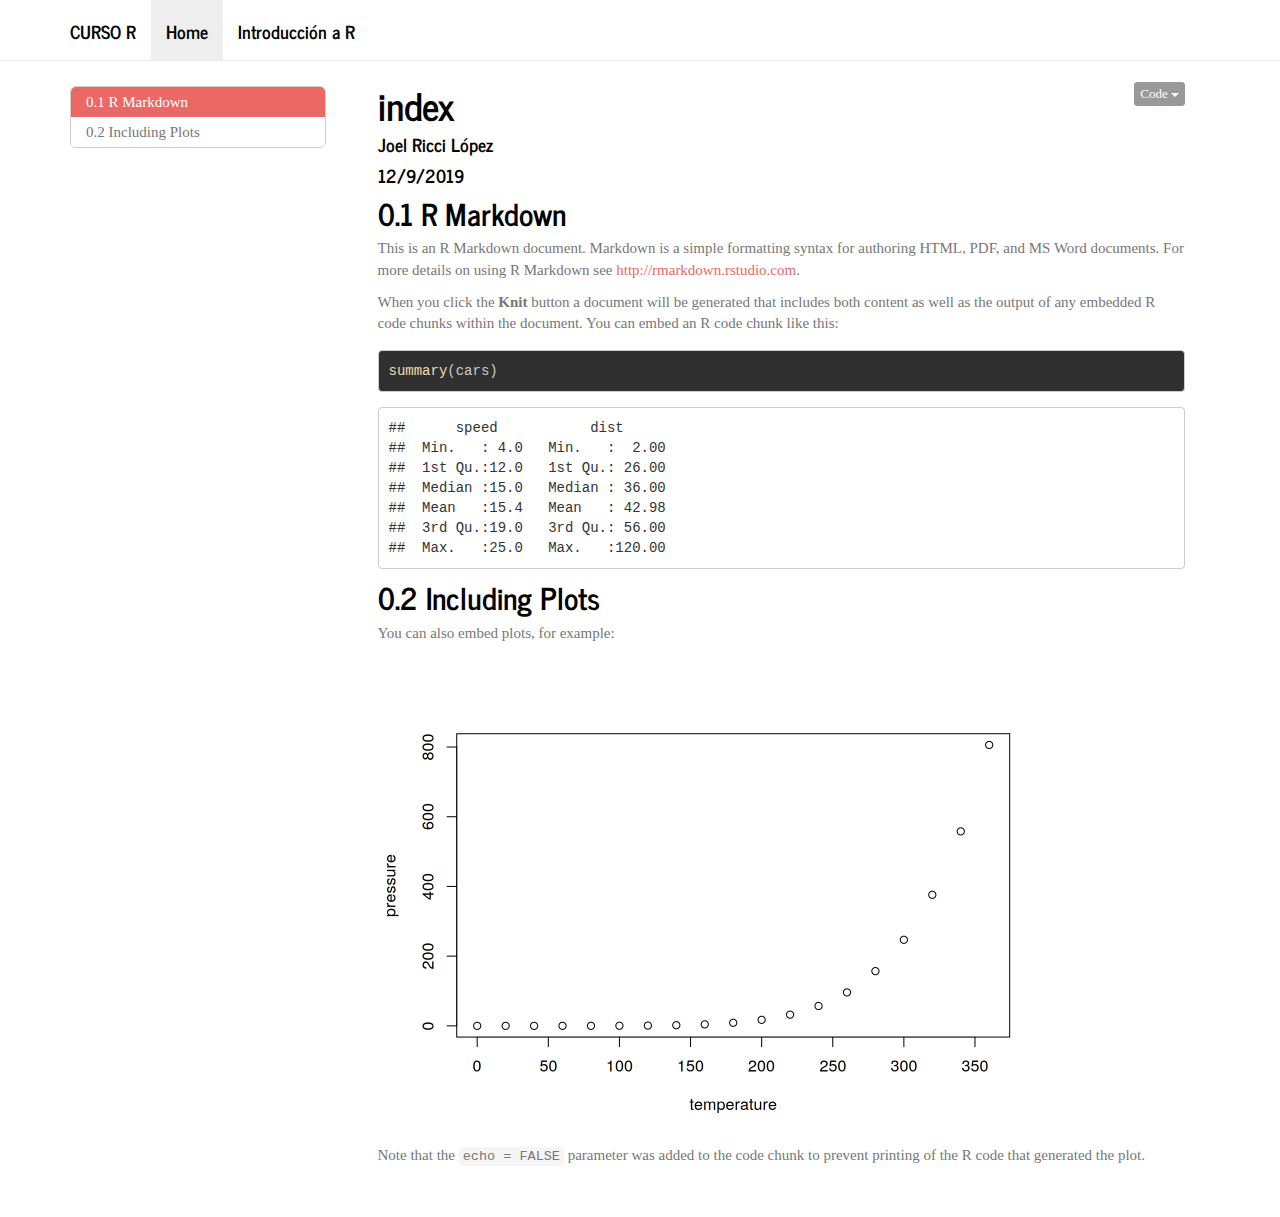
==== docs/index.html @ 71e79e1b "Añadido el home y el theme de la página" ====
<!DOCTYPE html>

<html xmlns="http://www.w3.org/1999/xhtml">

<head>

<meta charset="utf-8" />
<meta http-equiv="Content-Type" content="text/html; charset=utf-8" />
<meta name="generator" content="pandoc" />
<meta http-equiv="X-UA-Compatible" content="IE=EDGE" />


<meta name="author" content="Joel Ricci López" />


<title>index</title>

<script src="site_libs/jquery-1.11.3/jquery.min.js"></script>
<meta name="viewport" content="width=device-width, initial-scale=1" />
<link href="site_libs/bootstrap-3.3.5/css/journal.min.css" rel="stylesheet" />
<script src="site_libs/bootstrap-3.3.5/js/bootstrap.min.js"></script>
<script src="site_libs/bootstrap-3.3.5/shim/html5shiv.min.js"></script>
<script src="site_libs/bootstrap-3.3.5/shim/respond.min.js"></script>
<script src="site_libs/jqueryui-1.11.4/jquery-ui.min.js"></script>
<link href="site_libs/tocify-1.9.1/jquery.tocify.css" rel="stylesheet" />
<script src="site_libs/tocify-1.9.1/jquery.tocify.js"></script>
<script src="site_libs/navigation-1.1/tabsets.js"></script>
<script src="site_libs/navigation-1.1/codefolding.js"></script>
<script src="site_libs/navigation-1.1/sourceembed.js"></script>


<style type="text/css">code{white-space: pre;}</style>
<style type="text/css" data-origin="pandoc">
a.sourceLine { display: inline-block; line-height: 1.25; }
a.sourceLine { pointer-events: none; color: inherit; text-decoration: inherit; }
a.sourceLine:empty { height: 1.2em; }
.sourceCode { overflow: visible; }
code.sourceCode { white-space: pre; position: relative; }
div.sourceCode { margin: 1em 0; }
pre.sourceCode { margin: 0; }
@media screen {
div.sourceCode { overflow: auto; }
}
@media print {
code.sourceCode { white-space: pre-wrap; }
a.sourceLine { text-indent: -1em; padding-left: 1em; }
}
pre.numberSource a.sourceLine
  { position: relative; left: -4em; }
pre.numberSource a.sourceLine::before
  { content: attr(data-line-number);
    position: relative; left: -1em; text-align: right; vertical-align: baseline;
    border: none; pointer-events: all; display: inline-block;
    -webkit-touch-callout: none; -webkit-user-select: none;
    -khtml-user-select: none; -moz-user-select: none;
    -ms-user-select: none; user-select: none;
    padding: 0 4px; width: 4em;
  }
pre.numberSource { margin-left: 3em;  padding-left: 4px; }
div.sourceCode
  { color: #cccccc; background-color: #303030; }
@media screen {
a.sourceLine::before { text-decoration: underline; }
}
code span.al { color: #ffcfaf; } /* Alert */
code span.an { color: #7f9f7f; font-weight: bold; } /* Annotation */
code span.at { } /* Attribute */
code span.bn { color: #dca3a3; } /* BaseN */
code span.bu { } /* BuiltIn */
code span.cf { color: #f0dfaf; } /* ControlFlow */
code span.ch { color: #dca3a3; } /* Char */
code span.cn { color: #dca3a3; font-weight: bold; } /* Constant */
code span.co { color: #7f9f7f; } /* Comment */
code span.cv { color: #7f9f7f; font-weight: bold; } /* CommentVar */
code span.do { color: #7f9f7f; } /* Documentation */
code span.dt { color: #dfdfbf; } /* DataType */
code span.dv { color: #dcdccc; } /* DecVal */
code span.er { color: #c3bf9f; } /* Error */
code span.ex { } /* Extension */
code span.fl { color: #c0bed1; } /* Float */
code span.fu { color: #efef8f; } /* Function */
code span.im { } /* Import */
code span.in { color: #7f9f7f; font-weight: bold; } /* Information */
code span.kw { color: #f0dfaf; } /* Keyword */
code span.op { color: #f0efd0; } /* Operator */
code span.ot { color: #efef8f; } /* Other */
code span.pp { color: #ffcfaf; font-weight: bold; } /* Preprocessor */
code span.sc { color: #dca3a3; } /* SpecialChar */
code span.ss { color: #cc9393; } /* SpecialString */
code span.st { color: #cc9393; } /* String */
code span.va { } /* Variable */
code span.vs { color: #cc9393; } /* VerbatimString */
code span.wa { color: #7f9f7f; font-weight: bold; } /* Warning */

</style>
<script>
// apply pandoc div.sourceCode style to pre.sourceCode instead
(function() {
  var sheets = document.styleSheets;
  for (var i = 0; i < sheets.length; i++) {
    if (sheets[i].ownerNode.dataset["origin"] !== "pandoc") continue;
    try { var rules = sheets[i].cssRules; } catch (e) { continue; }
    for (var j = 0; j < rules.length; j++) {
      var rule = rules[j];
      // check if there is a div.sourceCode rule
      if (rule.type !== rule.STYLE_RULE || rule.selectorText !== "div.sourceCode") continue;
      var style = rule.style.cssText;
      // check if color or background-color is set
      if (rule.style.color === '' && rule.style.backgroundColor === '') continue;
      // replace div.sourceCode by a pre.sourceCode rule
      sheets[i].deleteRule(j);
      sheets[i].insertRule('pre.sourceCode{' + style + '}', j);
    }
  }
})();
</script>
<style type="text/css">
  pre:not([class]) {
    background-color: white;
  }
</style>


<style type="text/css">
h1 {
  font-size: 34px;
}
h1.title {
  font-size: 38px;
}
h2 {
  font-size: 30px;
}
h3 {
  font-size: 24px;
}
h4 {
  font-size: 18px;
}
h5 {
  font-size: 16px;
}
h6 {
  font-size: 12px;
}
.table th:not([align]) {
  text-align: left;
}
#rmd-source-code {
  display: none;
}
</style>




<style type = "text/css">
.main-container {
  max-width: 940px;
  margin-left: auto;
  margin-right: auto;
}
code {
  color: inherit;
  background-color: rgba(0, 0, 0, 0.04);
}
img {
  max-width:100%;
}
.tabbed-pane {
  padding-top: 12px;
}
.html-widget {
  margin-bottom: 20px;
}
button.code-folding-btn:focus {
  outline: none;
}
summary {
  display: list-item;
}
</style>


<style type="text/css">
/* padding for bootstrap navbar */
body {
  padding-top: 61px;
  padding-bottom: 40px;
}
/* offset scroll position for anchor links (for fixed navbar)  */
.section h1 {
  padding-top: 66px;
  margin-top: -66px;
}
.section h2 {
  padding-top: 66px;
  margin-top: -66px;
}
.section h3 {
  padding-top: 66px;
  margin-top: -66px;
}
.section h4 {
  padding-top: 66px;
  margin-top: -66px;
}
.section h5 {
  padding-top: 66px;
  margin-top: -66px;
}
.section h6 {
  padding-top: 66px;
  margin-top: -66px;
}
.dropdown-submenu {
  position: relative;
}
.dropdown-submenu>.dropdown-menu {
  top: 0;
  left: 100%;
  margin-top: -6px;
  margin-left: -1px;
  border-radius: 0 6px 6px 6px;
}
.dropdown-submenu:hover>.dropdown-menu {
  display: block;
}
.dropdown-submenu>a:after {
  display: block;
  content: " ";
  float: right;
  width: 0;
  height: 0;
  border-color: transparent;
  border-style: solid;
  border-width: 5px 0 5px 5px;
  border-left-color: #cccccc;
  margin-top: 5px;
  margin-right: -10px;
}
.dropdown-submenu:hover>a:after {
  border-left-color: #ffffff;
}
.dropdown-submenu.pull-left {
  float: none;
}
.dropdown-submenu.pull-left>.dropdown-menu {
  left: -100%;
  margin-left: 10px;
  border-radius: 6px 0 6px 6px;
}
</style>

<script>
// manage active state of menu based on current page
$(document).ready(function () {
  // active menu anchor
  href = window.location.pathname
  href = href.substr(href.lastIndexOf('/') + 1)
  if (href === "")
    href = "index.html";
  var menuAnchor = $('a[href="' + href + '"]');

  // mark it active
  menuAnchor.parent().addClass('active');

  // if it's got a parent navbar menu mark it active as well
  menuAnchor.closest('li.dropdown').addClass('active');
});
</script>

<!-- tabsets -->

<style type="text/css">
.tabset-dropdown > .nav-tabs {
  display: inline-table;
  max-height: 500px;
  min-height: 44px;
  overflow-y: auto;
  background: white;
  border: 1px solid #ddd;
  border-radius: 4px;
}

.tabset-dropdown > .nav-tabs > li.active:before {
  content: "";
  font-family: 'Glyphicons Halflings';
  display: inline-block;
  padding: 10px;
  border-right: 1px solid #ddd;
}

.tabset-dropdown > .nav-tabs.nav-tabs-open > li.active:before {
  content: "&#xe258;";
  border: none;
}

.tabset-dropdown > .nav-tabs.nav-tabs-open:before {
  content: "";
  font-family: 'Glyphicons Halflings';
  display: inline-block;
  padding: 10px;
  border-right: 1px solid #ddd;
}

.tabset-dropdown > .nav-tabs > li.active {
  display: block;
}

.tabset-dropdown > .nav-tabs > li > a,
.tabset-dropdown > .nav-tabs > li > a:focus,
.tabset-dropdown > .nav-tabs > li > a:hover {
  border: none;
  display: inline-block;
  border-radius: 4px;
}

.tabset-dropdown > .nav-tabs.nav-tabs-open > li {
  display: block;
  float: none;
}

.tabset-dropdown > .nav-tabs > li {
  display: none;
}
</style>

<!-- code folding -->
<style type="text/css">
.code-folding-btn { margin-bottom: 4px; }
</style>



<style type="text/css">

#TOC {
  margin: 25px 0px 20px 0px;
}
@media (max-width: 768px) {
#TOC {
  position: relative;
  width: 100%;
}
}


.toc-content {
  padding-left: 30px;
  padding-right: 40px;
}

div.main-container {
  max-width: 1200px;
}

div.tocify {
  width: 20%;
  max-width: 260px;
  max-height: 85%;
}

@media (min-width: 768px) and (max-width: 991px) {
  div.tocify {
    width: 25%;
  }
}

@media (max-width: 767px) {
  div.tocify {
    width: 100%;
    max-width: none;
  }
}

.tocify ul, .tocify li {
  line-height: 20px;
}

.tocify-subheader .tocify-item {
  font-size: 0.90em;
}

.tocify .list-group-item {
  border-radius: 0px;
}


</style>



</head>

<body>


<div class="container-fluid main-container">


<!-- setup 3col/9col grid for toc_float and main content  -->
<div class="row-fluid">
<div class="col-xs-12 col-sm-4 col-md-3">
<div id="TOC" class="tocify">
</div>
</div>

<div class="toc-content col-xs-12 col-sm-8 col-md-9">




<div class="navbar navbar-default  navbar-fixed-top" role="navigation">
  <div class="container">
    <div class="navbar-header">
      <button type="button" class="navbar-toggle collapsed" data-toggle="collapse" data-target="#navbar">
        <span class="icon-bar"></span>
        <span class="icon-bar"></span>
        <span class="icon-bar"></span>
      </button>
      <a class="navbar-brand" href="index.html">Curso R</a>
    </div>
    <div id="navbar" class="navbar-collapse collapse">
      <ul class="nav navbar-nav">
        <li>
  <a href="index.html">Home</a>
</li>
<li>
  <a href="intro_R_p1.html">Introducción a R</a>
</li>
      </ul>
      <ul class="nav navbar-nav navbar-right">
        
      </ul>
    </div><!--/.nav-collapse -->
  </div><!--/.container -->
</div><!--/.navbar -->

<div class="fluid-row" id="header">

<div class="btn-group pull-right">
<button type="button" class="btn btn-default btn-xs dropdown-toggle" data-toggle="dropdown" aria-haspopup="true" aria-expanded="false"><span>Code</span> <span class="caret"></span></button>
<ul class="dropdown-menu" style="min-width: 50px;">
<li><a id="rmd-download-source" href="#">Download Rmd</a></li>
</ul>
</div>



<h1 class="title toc-ignore">index</h1>
<h4 class="author">Joel Ricci López</h4>
<h4 class="date">12/9/2019</h4>

</div>


<div id="r-markdown" class="section level2">
<h2><span class="header-section-number">0.1</span> R Markdown</h2>
<p>This is an R Markdown document. Markdown is a simple formatting syntax for authoring HTML, PDF, and MS Word documents. For more details on using R Markdown see <a href="http://rmarkdown.rstudio.com" class="uri">http://rmarkdown.rstudio.com</a>.</p>
<p>When you click the <strong>Knit</strong> button a document will be generated that includes both content as well as the output of any embedded R code chunks within the document. You can embed an R code chunk like this:</p>
<div class="sourceCode" id="cb1"><pre class="sourceCode r"><code class="sourceCode r"><a class="sourceLine" id="cb1-1" data-line-number="1"><span class="kw">summary</span>(cars)</a></code></pre></div>
<pre><code>##      speed           dist       
##  Min.   : 4.0   Min.   :  2.00  
##  1st Qu.:12.0   1st Qu.: 26.00  
##  Median :15.0   Median : 36.00  
##  Mean   :15.4   Mean   : 42.98  
##  3rd Qu.:19.0   3rd Qu.: 56.00  
##  Max.   :25.0   Max.   :120.00</code></pre>
</div>
<div id="including-plots" class="section level2">
<h2><span class="header-section-number">0.2</span> Including Plots</h2>
<p>You can also embed plots, for example:</p>
<p><img src="index_files/figure-html/pressure-1.png" width="672" /></p>
<p>Note that the <code>echo = FALSE</code> parameter was added to the code chunk to prevent printing of the R code that generated the plot.</p>
</div>

<div id="rmd-source-code">[base64]</div>


</div>
</div>

</div>

<script>

// add bootstrap table styles to pandoc tables
function bootstrapStylePandocTables() {
  $('tr.header').parent('thead').parent('table').addClass('table table-condensed');
}
$(document).ready(function () {
  bootstrapStylePandocTables();
});


</script>

<!-- tabsets -->

<script>
$(document).ready(function () {
  window.buildTabsets("TOC");
});

$(document).ready(function () {
  $('.tabset-dropdown > .nav-tabs > li').click(function () {
    $(this).parent().toggleClass('nav-tabs-open')
  });
});
</script>

<!-- code folding -->
<script>
$(document).ready(function () {
  window.initializeSourceEmbed("index.Rmd");
});
</script>

<script>
$(document).ready(function ()  {

    // move toc-ignore selectors from section div to header
    $('div.section.toc-ignore')
        .removeClass('toc-ignore')
        .children('h1,h2,h3,h4,h5').addClass('toc-ignore');

    // establish options
    var options = {
      selectors: "h1,h2,h3",
      theme: "bootstrap3",
      context: '.toc-content',
      hashGenerator: function (text) {
        return text.replace(/[.\\/?&!#<>]/g, '').replace(/\s/g, '_').toLowerCase();
      },
      ignoreSelector: ".toc-ignore",
      scrollTo: 0
    };
    options.showAndHide = true;
    options.smoothScroll = true;

    // tocify
    var toc = $("#TOC").tocify(options).data("toc-tocify");
});
</script>

<!-- dynamically load mathjax for compatibility with self-contained -->
<script>
  (function () {
    var script = document.createElement("script");
    script.type = "text/javascript";
    script.src  = "https://mathjax.rstudio.com/latest/MathJax.js?config=TeX-AMS-MML_HTMLorMML";
    document.getElementsByTagName("head")[0].appendChild(script);
  })();
</script>

</body>
</html>
---- docs/site_libs/bootstrap-3.3.5/css/journal.min.css ----
@font-face {
  font-family: 'News Cycle';
  font-style: normal;
  font-weight: 400;
  src: url(fonts/NewsCycle.ttf) format('truetype');
}
@font-face {
  font-family: 'News Cycle';
  font-style: normal;
  font-weight: 700;
  src: url(fonts/NewsCycleBold.ttf) format('truetype');
}

/*!
 * bootswatch v3.3.6
 * Homepage: http://bootswatch.com
 * Copyright 2012-2015 Thomas Park
 * Licensed under MIT
 * Based on Bootstrap
*//*!
 * Bootstrap v3.3.6 (http://getbootstrap.com)
 * Copyright 2011-2015 Twitter, Inc.
 * Licensed under MIT (https://github.com/twbs/bootstrap/blob/master/LICENSE)
 *//*! normalize.css v3.0.3 | MIT License | github.com/necolas/normalize.css */html{font-family:sans-serif;-ms-text-size-adjust:100%;-webkit-text-size-adjust:100%}body{margin:0}article,aside,details,figcaption,figure,footer,header,hgroup,main,menu,nav,section,summary{display:block}audio,canvas,progress,video{display:inline-block;vertical-align:baseline}audio:not([controls]){display:none;height:0}[hidden],template{display:none}a{background-color:transparent}a:active,a:hover{outline:0}abbr[title]{border-bottom:1px dotted}b,strong{font-weight:bold}dfn{font-style:italic}h1{font-size:2em;margin:0.67em 0}mark{background:#ff0;color:#000}small{font-size:80%}sub,sup{font-size:75%;line-height:0;position:relative;vertical-align:baseline}sup{top:-0.5em}sub{bottom:-0.25em}img{border:0}svg:not(:root){overflow:hidden}figure{margin:1em 40px}hr{-webkit-box-sizing:content-box;-moz-box-sizing:content-box;box-sizing:content-box;height:0}pre{overflow:auto}code,kbd,pre,samp{font-family:monospace, monospace;font-size:1em}button,input,optgroup,select,textarea{color:inherit;font:inherit;margin:0}button{overflow:visible}button,select{text-transform:none}button,html input[type="button"],input[type="reset"],input[type="submit"]{-webkit-appearance:button;cursor:pointer}button[disabled],html input[disabled]{cursor:default}button::-moz-focus-inner,input::-moz-focus-inner{border:0;padding:0}input{line-height:normal}input[type="checkbox"],input[type="radio"]{-webkit-box-sizing:border-box;-moz-box-sizing:border-box;box-sizing:border-box;padding:0}input[type="number"]::-webkit-inner-spin-button,input[type="number"]::-webkit-outer-spin-button{height:auto}input[type="search"]{-webkit-appearance:textfield;-webkit-box-sizing:content-box;-moz-box-sizing:content-box;box-sizing:content-box}input[type="search"]::-webkit-search-cancel-button,input[type="search"]::-webkit-search-decoration{-webkit-appearance:none}fieldset{border:1px solid #c0c0c0;margin:0 2px;padding:0.35em 0.625em 0.75em}legend{border:0;padding:0}textarea{overflow:auto}optgroup{font-weight:bold}table{border-collapse:collapse;border-spacing:0}td,th{padding:0}/*! Source: https://github.com/h5bp/html5-boilerplate/blob/master/src/css/main.css */@media print{*,*:before,*:after{background:transparent !important;color:#000 !important;-webkit-box-shadow:none !important;box-shadow:none !important;text-shadow:none !important}a,a:visited{text-decoration:underline}a[href]:after{content:" (" attr(href) ")"}abbr[title]:after{content:" (" attr(title) ")"}a[href^="#"]:after,a[href^="javascript:"]:after{content:""}pre,blockquote{border:1px solid #999;page-break-inside:avoid}thead{display:table-header-group}tr,img{page-break-inside:avoid}img{max-width:100% !important}p,h2,h3{orphans:3;widows:3}h2,h3{page-break-after:avoid}.navbar{display:none}.btn>.caret,.dropup>.btn>.caret{border-top-color:#000 !important}.label{border:1px solid #000}.table{border-collapse:collapse !important}.table td,.table th{background-color:#fff !important}.table-bordered th,.table-bordered td{border:1px solid #ddd !important}}@font-face{font-family:'Glyphicons Halflings';src:url('../fonts/glyphicons-halflings-regular.eot');src:url('../fonts/glyphicons-halflings-regular.eot?#iefix') format('embedded-opentype'),url('../fonts/glyphicons-halflings-regular.woff') format('woff'),url('../fonts/glyphicons-halflings-regular.ttf') format('truetype'),url('../fonts/glyphicons-halflings-regular.svg#glyphicons_halflingsregular') format('svg')}.glyphicon{position:relative;top:1px;display:inline-block;font-family:'Glyphicons Halflings';font-style:normal;font-weight:normal;line-height:1;-webkit-font-smoothing:antialiased;-moz-osx-font-smoothing:grayscale}.glyphicon-asterisk:before{content:"\002a"}.glyphicon-plus:before{content:"\002b"}.glyphicon-euro:before,.glyphicon-eur:before{content:"\20ac"}.glyphicon-minus:before{content:"\2212"}.glyphicon-cloud:before{content:"\2601"}.glyphicon-envelope:before{content:"\2709"}.glyphicon-pencil:before{content:"\270f"}.glyphicon-glass:before{content:"\e001"}.glyphicon-music:before{content:"\e002"}.glyphicon-search:before{content:"\e003"}.glyphicon-heart:before{content:"\e005"}.glyphicon-star:before{content:"\e006"}.glyphicon-star-empty:before{content:"\e007"}.glyphicon-user:before{content:"\e008"}.glyphicon-film:before{content:"\e009"}.glyphicon-th-large:before{content:"\e010"}.glyphicon-th:before{content:"\e011"}.glyphicon-th-list:before{content:"\e012"}.glyphicon-ok:before{content:"\e013"}.glyphicon-remove:before{content:"\e014"}.glyphicon-zoom-in:before{content:"\e015"}.glyphicon-zoom-out:before{content:"\e016"}.glyphicon-off:before{content:"\e017"}.glyphicon-signal:before{content:"\e018"}.glyphicon-cog:before{content:"\e019"}.glyphicon-trash:before{content:"\e020"}.glyphicon-home:before{content:"\e021"}.glyphicon-file:before{content:"\e022"}.glyphicon-time:before{content:"\e023"}.glyphicon-road:before{content:"\e024"}.glyphicon-download-alt:before{content:"\e025"}.glyphicon-download:before{content:"\e026"}.glyphicon-upload:before{content:"\e027"}.glyphicon-inbox:before{content:"\e028"}.glyphicon-play-circle:before{content:"\e029"}.glyphicon-repeat:before{content:"\e030"}.glyphicon-refresh:before{content:"\e031"}.glyphicon-list-alt:before{content:"\e032"}.glyphicon-lock:before{content:"\e033"}.glyphicon-flag:before{content:"\e034"}.glyphicon-headphones:before{content:"\e035"}.glyphicon-volume-off:before{content:"\e036"}.glyphicon-volume-down:before{content:"\e037"}.glyphicon-volume-up:before{content:"\e038"}.glyphicon-qrcode:before{content:"\e039"}.glyphicon-barcode:before{content:"\e040"}.glyphicon-tag:before{content:"\e041"}.glyphicon-tags:before{content:"\e042"}.glyphicon-book:before{content:"\e043"}.glyphicon-bookmark:before{content:"\e044"}.glyphicon-print:before{content:"\e045"}.glyphicon-camera:before{content:"\e046"}.glyphicon-font:before{content:"\e047"}.glyphicon-bold:before{content:"\e048"}.glyphicon-italic:before{content:"\e049"}.glyphicon-text-height:before{content:"\e050"}.glyphicon-text-width:before{content:"\e051"}.glyphicon-align-left:before{content:"\e052"}.glyphicon-align-center:before{content:"\e053"}.glyphicon-align-right:before{content:"\e054"}.glyphicon-align-justify:before{content:"\e055"}.glyphicon-list:before{content:"\e056"}.glyphicon-indent-left:before{content:"\e057"}.glyphicon-indent-right:before{content:"\e058"}.glyphicon-facetime-video:before{content:"\e059"}.glyphicon-picture:before{content:"\e060"}.glyphicon-map-marker:before{content:"\e062"}.glyphicon-adjust:before{content:"\e063"}.glyphicon-tint:before{content:"\e064"}.glyphicon-edit:before{content:"\e065"}.glyphicon-share:before{content:"\e066"}.glyphicon-check:before{content:"\e067"}.glyphicon-move:before{content:"\e068"}.glyphicon-step-backward:before{content:"\e069"}.glyphicon-fast-backward:before{content:"\e070"}.glyphicon-backward:before{content:"\e071"}.glyphicon-play:before{content:"\e072"}.glyphicon-pause:before{content:"\e073"}.glyphicon-stop:before{content:"\e074"}.glyphicon-forward:before{content:"\e075"}.glyphicon-fast-forward:before{content:"\e076"}.glyphicon-step-forward:before{content:"\e077"}.glyphicon-eject:before{content:"\e078"}.glyphicon-chevron-left:before{content:"\e079"}.glyphicon-chevron-right:before{content:"\e080"}.glyphicon-plus-sign:before{content:"\e081"}.glyphicon-minus-sign:before{content:"\e082"}.glyphicon-remove-sign:before{content:"\e083"}.glyphicon-ok-sign:before{content:"\e084"}.glyphicon-question-sign:before{content:"\e085"}.glyphicon-info-sign:before{content:"\e086"}.glyphicon-screenshot:before{content:"\e087"}.glyphicon-remove-circle:before{content:"\e088"}.glyphicon-ok-circle:before{content:"\e089"}.glyphicon-ban-circle:before{content:"\e090"}.glyphicon-arrow-left:before{content:"\e091"}.glyphicon-arrow-right:before{content:"\e092"}.glyphicon-arrow-up:before{content:"\e093"}.glyphicon-arrow-down:before{content:"\e094"}.glyphicon-share-alt:before{content:"\e095"}.glyphicon-resize-full:before{content:"\e096"}.glyphicon-resize-small:before{content:"\e097"}.glyphicon-exclamation-sign:before{content:"\e101"}.glyphicon-gift:before{content:"\e102"}.glyphicon-leaf:before{content:"\e103"}.glyphicon-fire:before{content:"\e104"}.glyphicon-eye-open:before{content:"\e105"}.glyphicon-eye-close:before{content:"\e106"}.glyphicon-warning-sign:before{content:"\e107"}.glyphicon-plane:before{content:"\e108"}.glyphicon-calendar:before{content:"\e109"}.glyphicon-random:before{content:"\e110"}.glyphicon-comment:before{content:"\e111"}.glyphicon-magnet:before{content:"\e112"}.glyphicon-chevron-up:before{content:"\e113"}.glyphicon-chevron-down:before{content:"\e114"}.glyphicon-retweet:before{content:"\e115"}.glyphicon-shopping-cart:before{content:"\e116"}.glyphicon-folder-close:before{content:"\e117"}.glyphicon-folder-open:before{content:"\e118"}.glyphicon-resize-vertical:before{content:"\e119"}.glyphicon-resize-horizontal:before{content:"\e120"}.glyphicon-hdd:before{content:"\e121"}.glyphicon-bullhorn:before{content:"\e122"}.glyphicon-bell:before{content:"\e123"}.glyphicon-certificate:before{content:"\e124"}.glyphicon-thumbs-up:before{content:"\e125"}.glyphicon-thumbs-down:before{content:"\e126"}.glyphicon-hand-right:before{content:"\e127"}.glyphicon-hand-left:before{content:"\e128"}.glyphicon-hand-up:before{content:"\e129"}.glyphicon-hand-down:before{content:"\e130"}.glyphicon-circle-arrow-right:before{content:"\e131"}.glyphicon-circle-arrow-left:before{content:"\e132"}.glyphicon-circle-arrow-up:before{content:"\e133"}.glyphicon-circle-arrow-down:before{content:"\e134"}.glyphicon-globe:before{content:"\e135"}.glyphicon-wrench:before{content:"\e136"}.glyphicon-tasks:before{content:"\e137"}.glyphicon-filter:before{content:"\e138"}.glyphicon-briefcase:before{content:"\e139"}.glyphicon-fullscreen:before{content:"\e140"}.glyphicon-dashboard:before{content:"\e141"}.glyphicon-paperclip:before{content:"\e142"}.glyphicon-heart-empty:before{content:"\e143"}.glyphicon-link:before{content:"\e144"}.glyphicon-phone:before{content:"\e145"}.glyphicon-pushpin:before{content:"\e146"}.glyphicon-usd:before{content:"\e148"}.glyphicon-gbp:before{content:"\e149"}.glyphicon-sort:before{content:"\e150"}.glyphicon-sort-by-alphabet:before{content:"\e151"}.glyphicon-sort-by-alphabet-alt:before{content:"\e152"}.glyphicon-sort-by-order:before{content:"\e153"}.glyphicon-sort-by-order-alt:before{content:"\e154"}.glyphicon-sort-by-attributes:before{content:"\e155"}.glyphicon-sort-by-attributes-alt:before{content:"\e156"}.glyphicon-unchecked:before{content:"\e157"}.glyphicon-expand:before{content:"\e158"}.glyphicon-collapse-down:before{content:"\e159"}.glyphicon-collapse-up:before{content:"\e160"}.glyphicon-log-in:before{content:"\e161"}.glyphicon-flash:before{content:"\e162"}.glyphicon-log-out:before{content:"\e163"}.glyphicon-new-window:before{content:"\e164"}.glyphicon-record:before{content:"\e165"}.glyphicon-save:before{content:"\e166"}.glyphicon-open:before{content:"\e167"}.glyphicon-saved:before{content:"\e168"}.glyphicon-import:before{content:"\e169"}.glyphicon-export:before{content:"\e170"}.glyphicon-send:before{content:"\e171"}.glyphicon-floppy-disk:before{content:"\e172"}.glyphicon-floppy-saved:before{content:"\e173"}.glyphicon-floppy-remove:before{content:"\e174"}.glyphicon-floppy-save:before{content:"\e175"}.glyphicon-floppy-open:before{content:"\e176"}.glyphicon-credit-card:before{content:"\e177"}.glyphicon-transfer:before{content:"\e178"}.glyphicon-cutlery:before{content:"\e179"}.glyphicon-header:before{content:"\e180"}.glyphicon-compressed:before{content:"\e181"}.glyphicon-earphone:before{content:"\e182"}.glyphicon-phone-alt:before{content:"\e183"}.glyphicon-tower:before{content:"\e184"}.glyphicon-stats:before{content:"\e185"}.glyphicon-sd-video:before{content:"\e186"}.glyphicon-hd-video:before{content:"\e187"}.glyphicon-subtitles:before{content:"\e188"}.glyphicon-sound-stereo:before{content:"\e189"}.glyphicon-sound-dolby:before{content:"\e190"}.glyphicon-sound-5-1:before{content:"\e191"}.glyphicon-sound-6-1:before{content:"\e192"}.glyphicon-sound-7-1:before{content:"\e193"}.glyphicon-copyright-mark:before{content:"\e194"}.glyphicon-registration-mark:before{content:"\e195"}.glyphicon-cloud-download:before{content:"\e197"}.glyphicon-cloud-upload:before{content:"\e198"}.glyphicon-tree-conifer:before{content:"\e199"}.glyphicon-tree-deciduous:before{content:"\e200"}.glyphicon-cd:before{content:"\e201"}.glyphicon-save-file:before{content:"\e202"}.glyphicon-open-file:before{content:"\e203"}.glyphicon-level-up:before{content:"\e204"}.glyphicon-copy:before{content:"\e205"}.glyphicon-paste:before{content:"\e206"}.glyphicon-alert:before{content:"\e209"}.glyphicon-equalizer:before{content:"\e210"}.glyphicon-king:before{content:"\e211"}.glyphicon-queen:before{content:"\e212"}.glyphicon-pawn:before{content:"\e213"}.glyphicon-bishop:before{content:"\e214"}.glyphicon-knight:before{content:"\e215"}.glyphicon-baby-formula:before{content:"\e216"}.glyphicon-tent:before{content:"\26fa"}.glyphicon-blackboard:before{content:"\e218"}.glyphicon-bed:before{content:"\e219"}.glyphicon-apple:before{content:"\f8ff"}.glyphicon-erase:before{content:"\e221"}.glyphicon-hourglass:before{content:"\231b"}.glyphicon-lamp:before{content:"\e223"}.glyphicon-duplicate:before{content:"\e224"}.glyphicon-piggy-bank:before{content:"\e225"}.glyphicon-scissors:before{content:"\e226"}.glyphicon-bitcoin:before{content:"\e227"}.glyphicon-btc:before{content:"\e227"}.glyphicon-xbt:before{content:"\e227"}.glyphicon-yen:before{content:"\00a5"}.glyphicon-jpy:before{content:"\00a5"}.glyphicon-ruble:before{content:"\20bd"}.glyphicon-rub:before{content:"\20bd"}.glyphicon-scale:before{content:"\e230"}.glyphicon-ice-lolly:before{content:"\e231"}.glyphicon-ice-lolly-tasted:before{content:"\e232"}.glyphicon-education:before{content:"\e233"}.glyphicon-option-horizontal:before{content:"\e234"}.glyphicon-option-vertical:before{content:"\e235"}.glyphicon-menu-hamburger:before{content:"\e236"}.glyphicon-modal-window:before{content:"\e237"}.glyphicon-oil:before{content:"\e238"}.glyphicon-grain:before{content:"\e239"}.glyphicon-sunglasses:before{content:"\e240"}.glyphicon-text-size:before{content:"\e241"}.glyphicon-text-color:before{content:"\e242"}.glyphicon-text-background:before{content:"\e243"}.glyphicon-object-align-top:before{content:"\e244"}.glyphicon-object-align-bottom:before{content:"\e245"}.glyphicon-object-align-horizontal:before{content:"\e246"}.glyphicon-object-align-left:before{content:"\e247"}.glyphicon-object-align-vertical:before{content:"\e248"}.glyphicon-object-align-right:before{content:"\e249"}.glyphicon-triangle-right:before{content:"\e250"}.glyphicon-triangle-left:before{content:"\e251"}.glyphicon-triangle-bottom:before{content:"\e252"}.glyphicon-triangle-top:before{content:"\e253"}.glyphicon-console:before{content:"\e254"}.glyphicon-superscript:before{content:"\e255"}.glyphicon-subscript:before{content:"\e256"}.glyphicon-menu-left:before{content:"\e257"}.glyphicon-menu-right:before{content:"\e258"}.glyphicon-menu-down:before{content:"\e259"}.glyphicon-menu-up:before{content:"\e260"}*{-webkit-box-sizing:border-box;-moz-box-sizing:border-box;box-sizing:border-box}*:before,*:after{-webkit-box-sizing:border-box;-moz-box-sizing:border-box;box-sizing:border-box}html{font-size:10px;-webkit-tap-highlight-color:rgba(0,0,0,0)}body{font-family:Georgia,"Times New Roman",Times,serif;font-size:15px;line-height:1.42857143;color:#777777;background-color:#ffffff}input,button,select,textarea{font-family:inherit;font-size:inherit;line-height:inherit}a{color:#eb6864;text-decoration:none}a:hover,a:focus{color:#e22620;text-decoration:underline}a:focus{outline:thin dotted;outline:5px auto -webkit-focus-ring-color;outline-offset:-2px}figure{margin:0}img{vertical-align:middle}.img-responsive,.thumbnail>img,.thumbnail a>img,.carousel-inner>.item>img,.carousel-inner>.item>a>img{display:block;max-width:100%;height:auto}.img-rounded{border-radius:6px}.img-thumbnail{padding:4px;line-height:1.42857143;background-color:#ffffff;border:1px solid #dddddd;border-radius:4px;-webkit-transition:all .2s ease-in-out;-o-transition:all .2s ease-in-out;transition:all .2s ease-in-out;display:inline-block;max-width:100%;height:auto}.img-circle{border-radius:50%}hr{margin-top:21px;margin-bottom:21px;border:0;border-top:1px solid #eeeeee}.sr-only{position:absolute;width:1px;height:1px;margin:-1px;padding:0;overflow:hidden;clip:rect(0, 0, 0, 0);border:0}.sr-only-focusable:active,.sr-only-focusable:focus{position:static;width:auto;height:auto;margin:0;overflow:visible;clip:auto}[role="button"]{cursor:pointer}h1,h2,h3,h4,h5,h6,.h1,.h2,.h3,.h4,.h5,.h6{font-family:"News Cycle","Arial Narrow Bold",sans-serif;font-weight:700;line-height:1.1;color:#000000}h1 small,h2 small,h3 small,h4 small,h5 small,h6 small,.h1 small,.h2 small,.h3 small,.h4 small,.h5 small,.h6 small,h1 .small,h2 .small,h3 .small,h4 .small,h5 .small,h6 .small,.h1 .small,.h2 .small,.h3 .small,.h4 .small,.h5 .small,.h6 .small{font-weight:normal;line-height:1;color:#999999}h1,.h1,h2,.h2,h3,.h3{margin-top:21px;margin-bottom:10.5px}h1 small,.h1 small,h2 small,.h2 small,h3 small,.h3 small,h1 .small,.h1 .small,h2 .small,.h2 .small,h3 .small,.h3 .small{font-size:65%}h4,.h4,h5,.h5,h6,.h6{margin-top:10.5px;margin-bottom:10.5px}h4 small,.h4 small,h5 small,.h5 small,h6 small,.h6 small,h4 .small,.h4 .small,h5 .small,.h5 .small,h6 .small,.h6 .small{font-size:75%}h1,.h1{font-size:39px}h2,.h2{font-size:32px}h3,.h3{font-size:26px}h4,.h4{font-size:19px}h5,.h5{font-size:15px}h6,.h6{font-size:13px}p{margin:0 0 10.5px}.lead{margin-bottom:21px;font-size:17px;font-weight:300;line-height:1.4}@media (min-width:768px){.lead{font-size:22.5px}}small,.small{font-size:86%}mark,.mark{background-color:#fcf8e3;padding:.2em}.text-left{text-align:left}.text-right{text-align:right}.text-center{text-align:center}.text-justify{text-align:justify}.text-nowrap{white-space:nowrap}.text-lowercase{text-transform:lowercase}.text-uppercase{text-transform:uppercase}.text-capitalize{text-transform:capitalize}.text-muted{color:#999999}.text-primary{color:#eb6864}a.text-primary:hover,a.text-primary:focus{color:#e53c37}.text-success{color:#468847}a.text-success:hover,a.text-success:focus{color:#356635}.text-info{color:#3a87ad}a.text-info:hover,a.text-info:focus{color:#2d6987}.text-warning{color:#c09853}a.text-warning:hover,a.text-warning:focus{color:#a47e3c}.text-danger{color:#b94a48}a.text-danger:hover,a.text-danger:focus{color:#953b39}.bg-primary{color:#fff;background-color:#eb6864}a.bg-primary:hover,a.bg-primary:focus{background-color:#e53c37}.bg-success{background-color:#dff0d8}a.bg-success:hover,a.bg-success:focus{background-color:#c1e2b3}.bg-info{background-color:#d9edf7}a.bg-info:hover,a.bg-info:focus{background-color:#afd9ee}.bg-warning{background-color:#fcf8e3}a.bg-warning:hover,a.bg-warning:focus{background-color:#f7ecb5}.bg-danger{background-color:#f2dede}a.bg-danger:hover,a.bg-danger:focus{background-color:#e4b9b9}.page-header{padding-bottom:9.5px;margin:42px 0 21px;border-bottom:1px solid #eeeeee}ul,ol{margin-top:0;margin-bottom:10.5px}ul ul,ol ul,ul ol,ol ol{margin-bottom:0}.list-unstyled{padding-left:0;list-style:none}.list-inline{padding-left:0;list-style:none;margin-left:-5px}.list-inline>li{display:inline-block;padding-left:5px;padding-right:5px}dl{margin-top:0;margin-bottom:21px}dt,dd{line-height:1.42857143}dt{font-weight:bold}dd{margin-left:0}@media (min-width:768px){.dl-horizontal dt{float:left;width:160px;clear:left;text-align:right;overflow:hidden;text-overflow:ellipsis;white-space:nowrap}.dl-horizontal dd{margin-left:180px}}abbr[title],abbr[data-original-title]{cursor:help;border-bottom:1px dotted #999999}.initialism{font-size:90%;text-transform:uppercase}blockquote{padding:10.5px 21px;margin:0 0 21px;font-size:18.75px;border-left:5px solid #eeeeee}blockquote p:last-child,blockquote ul:last-child,blockquote ol:last-child{margin-bottom:0}blockquote footer,blockquote small,blockquote .small{display:block;font-size:80%;line-height:1.42857143;color:#999999}blockquote footer:before,blockquote small:before,blockquote .small:before{content:'\2014 \00A0'}.blockquote-reverse,blockquote.pull-right{padding-right:15px;padding-left:0;border-right:5px solid #eeeeee;border-left:0;text-align:right}.blockquote-reverse footer:before,blockquote.pull-right footer:before,.blockquote-reverse small:before,blockquote.pull-right small:before,.blockquote-reverse .small:before,blockquote.pull-right .small:before{content:''}.blockquote-reverse footer:after,blockquote.pull-right footer:after,.blockquote-reverse small:after,blockquote.pull-right small:after,.blockquote-reverse .small:after,blockquote.pull-right .small:after{content:'\00A0 \2014'}address{margin-bottom:21px;font-style:normal;line-height:1.42857143}code,kbd,pre,samp{font-family:monospace}code{padding:2px 4px;font-size:90%;color:#c7254e;background-color:#f9f2f4;border-radius:4px}kbd{padding:2px 4px;font-size:90%;color:#ffffff;background-color:#333333;border-radius:3px;-webkit-box-shadow:inset 0 -1px 0 rgba(0,0,0,0.25);box-shadow:inset 0 -1px 0 rgba(0,0,0,0.25)}kbd kbd{padding:0;font-size:100%;font-weight:bold;-webkit-box-shadow:none;box-shadow:none}pre{display:block;padding:10px;margin:0 0 10.5px;font-size:14px;line-height:1.42857143;word-break:break-all;word-wrap:break-word;color:#333333;background-color:#f5f5f5;border:1px solid #cccccc;border-radius:4px}pre code{padding:0;font-size:inherit;color:inherit;white-space:pre-wrap;background-color:transparent;border-radius:0}.pre-scrollable{max-height:340px;overflow-y:scroll}.container{margin-right:auto;margin-left:auto;padding-left:15px;padding-right:15px}@media (min-width:768px){.container{width:750px}}@media (min-width:992px){.container{width:970px}}@media (min-width:1200px){.container{width:1170px}}.container-fluid{margin-right:auto;margin-left:auto;padding-left:15px;padding-right:15px}.row{margin-left:-15px;margin-right:-15px}.col-xs-1,.col-sm-1,.col-md-1,.col-lg-1,.col-xs-2,.col-sm-2,.col-md-2,.col-lg-2,.col-xs-3,.col-sm-3,.col-md-3,.col-lg-3,.col-xs-4,.col-sm-4,.col-md-4,.col-lg-4,.col-xs-5,.col-sm-5,.col-md-5,.col-lg-5,.col-xs-6,.col-sm-6,.col-md-6,.col-lg-6,.col-xs-7,.col-sm-7,.col-md-7,.col-lg-7,.col-xs-8,.col-sm-8,.col-md-8,.col-lg-8,.col-xs-9,.col-sm-9,.col-md-9,.col-lg-9,.col-xs-10,.col-sm-10,.col-md-10,.col-lg-10,.col-xs-11,.col-sm-11,.col-md-11,.col-lg-11,.col-xs-12,.col-sm-12,.col-md-12,.col-lg-12{position:relative;min-height:1px;padding-left:15px;padding-right:15px}.col-xs-1,.col-xs-2,.col-xs-3,.col-xs-4,.col-xs-5,.col-xs-6,.col-xs-7,.col-xs-8,.col-xs-9,.col-xs-10,.col-xs-11,.col-xs-12{float:left}.col-xs-12{width:100%}.col-xs-11{width:91.66666667%}.col-xs-10{width:83.33333333%}.col-xs-9{width:75%}.col-xs-8{width:66.66666667%}.col-xs-7{width:58.33333333%}.col-xs-6{width:50%}.col-xs-5{width:41.66666667%}.col-xs-4{width:33.33333333%}.col-xs-3{width:25%}.col-xs-2{width:16.66666667%}.col-xs-1{width:8.33333333%}.col-xs-pull-12{right:100%}.col-xs-pull-11{right:91.66666667%}.col-xs-pull-10{right:83.33333333%}.col-xs-pull-9{right:75%}.col-xs-pull-8{right:66.66666667%}.col-xs-pull-7{right:58.33333333%}.col-xs-pull-6{right:50%}.col-xs-pull-5{right:41.66666667%}.col-xs-pull-4{right:33.33333333%}.col-xs-pull-3{right:25%}.col-xs-pull-2{right:16.66666667%}.col-xs-pull-1{right:8.33333333%}.col-xs-pull-0{right:auto}.col-xs-push-12{left:100%}.col-xs-push-11{left:91.66666667%}.col-xs-push-10{left:83.33333333%}.col-xs-push-9{left:75%}.col-xs-push-8{left:66.66666667%}.col-xs-push-7{left:58.33333333%}.col-xs-push-6{left:50%}.col-xs-push-5{left:41.66666667%}.col-xs-push-4{left:33.33333333%}.col-xs-push-3{left:25%}.col-xs-push-2{left:16.66666667%}.col-xs-push-1{left:8.33333333%}.col-xs-push-0{left:auto}.col-xs-offset-12{margin-left:100%}.col-xs-offset-11{margin-left:91.66666667%}.col-xs-offset-10{margin-left:83.33333333%}.col-xs-offset-9{margin-left:75%}.col-xs-offset-8{margin-left:66.66666667%}.col-xs-offset-7{margin-left:58.33333333%}.col-xs-offset-6{margin-left:50%}.col-xs-offset-5{margin-left:41.66666667%}.col-xs-offset-4{margin-left:33.33333333%}.col-xs-offset-3{margin-left:25%}.col-xs-offset-2{margin-left:16.66666667%}.col-xs-offset-1{margin-left:8.33333333%}.col-xs-offset-0{margin-left:0%}@media (min-width:768px){.col-sm-1,.col-sm-2,.col-sm-3,.col-sm-4,.col-sm-5,.col-sm-6,.col-sm-7,.col-sm-8,.col-sm-9,.col-sm-10,.col-sm-11,.col-sm-12{float:left}.col-sm-12{width:100%}.col-sm-11{width:91.66666667%}.col-sm-10{width:83.33333333%}.col-sm-9{width:75%}.col-sm-8{width:66.66666667%}.col-sm-7{width:58.33333333%}.col-sm-6{width:50%}.col-sm-5{width:41.66666667%}.col-sm-4{width:33.33333333%}.col-sm-3{width:25%}.col-sm-2{width:16.66666667%}.col-sm-1{width:8.33333333%}.col-sm-pull-12{right:100%}.col-sm-pull-11{right:91.66666667%}.col-sm-pull-10{right:83.33333333%}.col-sm-pull-9{right:75%}.col-sm-pull-8{right:66.66666667%}.col-sm-pull-7{right:58.33333333%}.col-sm-pull-6{right:50%}.col-sm-pull-5{right:41.66666667%}.col-sm-pull-4{right:33.33333333%}.col-sm-pull-3{right:25%}.col-sm-pull-2{right:16.66666667%}.col-sm-pull-1{right:8.33333333%}.col-sm-pull-0{right:auto}.col-sm-push-12{left:100%}.col-sm-push-11{left:91.66666667%}.col-sm-push-10{left:83.33333333%}.col-sm-push-9{left:75%}.col-sm-push-8{left:66.66666667%}.col-sm-push-7{left:58.33333333%}.col-sm-push-6{left:50%}.col-sm-push-5{left:41.66666667%}.col-sm-push-4{left:33.33333333%}.col-sm-push-3{left:25%}.col-sm-push-2{left:16.66666667%}.col-sm-push-1{left:8.33333333%}.col-sm-push-0{left:auto}.col-sm-offset-12{margin-left:100%}.col-sm-offset-11{margin-left:91.66666667%}.col-sm-offset-10{margin-left:83.33333333%}.col-sm-offset-9{margin-left:75%}.col-sm-offset-8{margin-left:66.66666667%}.col-sm-offset-7{margin-left:58.33333333%}.col-sm-offset-6{margin-left:50%}.col-sm-offset-5{margin-left:41.66666667%}.col-sm-offset-4{margin-left:33.33333333%}.col-sm-offset-3{margin-left:25%}.col-sm-offset-2{margin-left:16.66666667%}.col-sm-offset-1{margin-left:8.33333333%}.col-sm-offset-0{margin-left:0%}}@media (min-width:992px){.col-md-1,.col-md-2,.col-md-3,.col-md-4,.col-md-5,.col-md-6,.col-md-7,.col-md-8,.col-md-9,.col-md-10,.col-md-11,.col-md-12{float:left}.col-md-12{width:100%}.col-md-11{width:91.66666667%}.col-md-10{width:83.33333333%}.col-md-9{width:75%}.col-md-8{width:66.66666667%}.col-md-7{width:58.33333333%}.col-md-6{width:50%}.col-md-5{width:41.66666667%}.col-md-4{width:33.33333333%}.col-md-3{width:25%}.col-md-2{width:16.66666667%}.col-md-1{width:8.33333333%}.col-md-pull-12{right:100%}.col-md-pull-11{right:91.66666667%}.col-md-pull-10{right:83.33333333%}.col-md-pull-9{right:75%}.col-md-pull-8{right:66.66666667%}.col-md-pull-7{right:58.33333333%}.col-md-pull-6{right:50%}.col-md-pull-5{right:41.66666667%}.col-md-pull-4{right:33.33333333%}.col-md-pull-3{right:25%}.col-md-pull-2{right:16.66666667%}.col-md-pull-1{right:8.33333333%}.col-md-pull-0{right:auto}.col-md-push-12{left:100%}.col-md-push-11{left:91.66666667%}.col-md-push-10{left:83.33333333%}.col-md-push-9{left:75%}.col-md-push-8{left:66.66666667%}.col-md-push-7{left:58.33333333%}.col-md-push-6{left:50%}.col-md-push-5{left:41.66666667%}.col-md-push-4{left:33.33333333%}.col-md-push-3{left:25%}.col-md-push-2{left:16.66666667%}.col-md-push-1{left:8.33333333%}.col-md-push-0{left:auto}.col-md-offset-12{margin-left:100%}.col-md-offset-11{margin-left:91.66666667%}.col-md-offset-10{margin-left:83.33333333%}.col-md-offset-9{margin-left:75%}.col-md-offset-8{margin-left:66.66666667%}.col-md-offset-7{margin-left:58.33333333%}.col-md-offset-6{margin-left:50%}.col-md-offset-5{margin-left:41.66666667%}.col-md-offset-4{margin-left:33.33333333%}.col-md-offset-3{margin-left:25%}.col-md-offset-2{margin-left:16.66666667%}.col-md-offset-1{margin-left:8.33333333%}.col-md-offset-0{margin-left:0%}}@media (min-width:1200px){.col-lg-1,.col-lg-2,.col-lg-3,.col-lg-4,.col-lg-5,.col-lg-6,.col-lg-7,.col-lg-8,.col-lg-9,.col-lg-10,.col-lg-11,.col-lg-12{float:left}.col-lg-12{width:100%}.col-lg-11{width:91.66666667%}.col-lg-10{width:83.33333333%}.col-lg-9{width:75%}.col-lg-8{width:66.66666667%}.col-lg-7{width:58.33333333%}.col-lg-6{width:50%}.col-lg-5{width:41.66666667%}.col-lg-4{width:33.33333333%}.col-lg-3{width:25%}.col-lg-2{width:16.66666667%}.col-lg-1{width:8.33333333%}.col-lg-pull-12{right:100%}.col-lg-pull-11{right:91.66666667%}.col-lg-pull-10{right:83.33333333%}.col-lg-pull-9{right:75%}.col-lg-pull-8{right:66.66666667%}.col-lg-pull-7{right:58.33333333%}.col-lg-pull-6{right:50%}.col-lg-pull-5{right:41.66666667%}.col-lg-pull-4{right:33.33333333%}.col-lg-pull-3{right:25%}.col-lg-pull-2{right:16.66666667%}.col-lg-pull-1{right:8.33333333%}.col-lg-pull-0{right:auto}.col-lg-push-12{left:100%}.col-lg-push-11{left:91.66666667%}.col-lg-push-10{left:83.33333333%}.col-lg-push-9{left:75%}.col-lg-push-8{left:66.66666667%}.col-lg-push-7{left:58.33333333%}.col-lg-push-6{left:50%}.col-lg-push-5{left:41.66666667%}.col-lg-push-4{left:33.33333333%}.col-lg-push-3{left:25%}.col-lg-push-2{left:16.66666667%}.col-lg-push-1{left:8.33333333%}.col-lg-push-0{left:auto}.col-lg-offset-12{margin-left:100%}.col-lg-offset-11{margin-left:91.66666667%}.col-lg-offset-10{margin-left:83.33333333%}.col-lg-offset-9{margin-left:75%}.col-lg-offset-8{margin-left:66.66666667%}.col-lg-offset-7{margin-left:58.33333333%}.col-lg-offset-6{margin-left:50%}.col-lg-offset-5{margin-left:41.66666667%}.col-lg-offset-4{margin-left:33.33333333%}.col-lg-offset-3{margin-left:25%}.col-lg-offset-2{margin-left:16.66666667%}.col-lg-offset-1{margin-left:8.33333333%}.col-lg-offset-0{margin-left:0%}}table{background-color:transparent}caption{padding-top:8px;padding-bottom:8px;color:#999999;text-align:left}th{}.table{width:100%;max-width:100%;margin-bottom:21px}.table>thead>tr>th,.table>tbody>tr>th,.table>tfoot>tr>th,.table>thead>tr>td,.table>tbody>tr>td,.table>tfoot>tr>td{padding:8px;line-height:1.42857143;vertical-align:top;border-top:1px solid #dddddd}.table>thead>tr>th{vertical-align:bottom;border-bottom:2px solid #dddddd}.table>caption+thead>tr:first-child>th,.table>colgroup+thead>tr:first-child>th,.table>thead:first-child>tr:first-child>th,.table>caption+thead>tr:first-child>td,.table>colgroup+thead>tr:first-child>td,.table>thead:first-child>tr:first-child>td{border-top:0}.table>tbody+tbody{border-top:2px solid #dddddd}.table .table{background-color:#ffffff}.table-condensed>thead>tr>th,.table-condensed>tbody>tr>th,.table-condensed>tfoot>tr>th,.table-condensed>thead>tr>td,.table-condensed>tbody>tr>td,.table-condensed>tfoot>tr>td{padding:5px}.table-bordered{border:1px solid #dddddd}.table-bordered>thead>tr>th,.table-bordered>tbody>tr>th,.table-bordered>tfoot>tr>th,.table-bordered>thead>tr>td,.table-bordered>tbody>tr>td,.table-bordered>tfoot>tr>td{border:1px solid #dddddd}.table-bordered>thead>tr>th,.table-bordered>thead>tr>td{border-bottom-width:2px}.table-striped>tbody>tr:nth-of-type(odd){background-color:#f9f9f9}.table-hover>tbody>tr:hover{background-color:#f5f5f5}table col[class*="col-"]{position:static;float:none;display:table-column}table td[class*="col-"],table th[class*="col-"]{position:static;float:none;display:table-cell}.table>thead>tr>td.active,.table>tbody>tr>td.active,.table>tfoot>tr>td.active,.table>thead>tr>th.active,.table>tbody>tr>th.active,.table>tfoot>tr>th.active,.table>thead>tr.active>td,.table>tbody>tr.active>td,.table>tfoot>tr.active>td,.table>thead>tr.active>th,.table>tbody>tr.active>th,.table>tfoot>tr.active>th{background-color:#f5f5f5}.table-hover>tbody>tr>td.active:hover,.table-hover>tbody>tr>th.active:hover,.table-hover>tbody>tr.active:hover>td,.table-hover>tbody>tr:hover>.active,.table-hover>tbody>tr.active:hover>th{background-color:#e8e8e8}.table>thead>tr>td.success,.table>tbody>tr>td.success,.table>tfoot>tr>td.success,.table>thead>tr>th.success,.table>tbody>tr>th.success,.table>tfoot>tr>th.success,.table>thead>tr.success>td,.table>tbody>tr.success>td,.table>tfoot>tr.success>td,.table>thead>tr.success>th,.table>tbody>tr.success>th,.table>tfoot>tr.success>th{background-color:#dff0d8}.table-hover>tbody>tr>td.success:hover,.table-hover>tbody>tr>th.success:hover,.table-hover>tbody>tr.success:hover>td,.table-hover>tbody>tr:hover>.success,.table-hover>tbody>tr.success:hover>th{background-color:#d0e9c6}.table>thead>tr>td.info,.table>tbody>tr>td.info,.table>tfoot>tr>td.info,.table>thead>tr>th.info,.table>tbody>tr>th.info,.table>tfoot>tr>th.info,.table>thead>tr.info>td,.table>tbody>tr.info>td,.table>tfoot>tr.info>td,.table>thead>tr.info>th,.table>tbody>tr.info>th,.table>tfoot>tr.info>th{background-color:#d9edf7}.table-hover>tbody>tr>td.info:hover,.table-hover>tbody>tr>th.info:hover,.table-hover>tbody>tr.info:hover>td,.table-hover>tbody>tr:hover>.info,.table-hover>tbody>tr.info:hover>th{background-color:#c4e3f3}.table>thead>tr>td.warning,.table>tbody>tr>td.warning,.table>tfoot>tr>td.warning,.table>thead>tr>th.warning,.table>tbody>tr>th.warning,.table>tfoot>tr>th.warning,.table>thead>tr.warning>td,.table>tbody>tr.warning>td,.table>tfoot>tr.warning>td,.table>thead>tr.warning>th,.table>tbody>tr.warning>th,.table>tfoot>tr.warning>th{background-color:#fcf8e3}.table-hover>tbody>tr>td.warning:hover,.table-hover>tbody>tr>th.warning:hover,.table-hover>tbody>tr.warning:hover>td,.table-hover>tbody>tr:hover>.warning,.table-hover>tbody>tr.warning:hover>th{background-color:#faf2cc}.table>thead>tr>td.danger,.table>tbody>tr>td.danger,.table>tfoot>tr>td.danger,.table>thead>tr>th.danger,.table>tbody>tr>th.danger,.table>tfoot>tr>th.danger,.table>thead>tr.danger>td,.table>tbody>tr.danger>td,.table>tfoot>tr.danger>td,.table>thead>tr.danger>th,.table>tbody>tr.danger>th,.table>tfoot>tr.danger>th{background-color:#f2dede}.table-hover>tbody>tr>td.danger:hover,.table-hover>tbody>tr>th.danger:hover,.table-hover>tbody>tr.danger:hover>td,.table-hover>tbody>tr:hover>.danger,.table-hover>tbody>tr.danger:hover>th{background-color:#ebcccc}.table-responsive{overflow-x:auto;min-height:0.01%}@media screen and (max-width:767px){.table-responsive{width:100%;margin-bottom:15.75px;overflow-y:hidden;-ms-overflow-style:-ms-autohiding-scrollbar;border:1px solid #dddddd}.table-responsive>.table{margin-bottom:0}.table-responsive>.table>thead>tr>th,.table-responsive>.table>tbody>tr>th,.table-responsive>.table>tfoot>tr>th,.table-responsive>.table>thead>tr>td,.table-responsive>.table>tbody>tr>td,.table-responsive>.table>tfoot>tr>td{white-space:nowrap}.table-responsive>.table-bordered{border:0}.table-responsive>.table-bordered>thead>tr>th:first-child,.table-responsive>.table-bordered>tbody>tr>th:first-child,.table-responsive>.table-bordered>tfoot>tr>th:first-child,.table-responsive>.table-bordered>thead>tr>td:first-child,.table-responsive>.table-bordered>tbody>tr>td:first-child,.table-responsive>.table-bordered>tfoot>tr>td:first-child{border-left:0}.table-responsive>.table-bordered>thead>tr>th:last-child,.table-responsive>.table-bordered>tbody>tr>th:last-child,.table-responsive>.table-bordered>tfoot>tr>th:last-child,.table-responsive>.table-bordered>thead>tr>td:last-child,.table-responsive>.table-bordered>tbody>tr>td:last-child,.table-responsive>.table-bordered>tfoot>tr>td:last-child{border-right:0}.table-responsive>.table-bordered>tbody>tr:last-child>th,.table-responsive>.table-bordered>tfoot>tr:last-child>th,.table-responsive>.table-bordered>tbody>tr:last-child>td,.table-responsive>.table-bordered>tfoot>tr:last-child>td{border-bottom:0}}fieldset{padding:0;margin:0;border:0;min-width:0}legend{display:block;width:100%;padding:0;margin-bottom:21px;font-size:22.5px;line-height:inherit;color:#777777;border:0;border-bottom:1px solid #e5e5e5}label{display:inline-block;max-width:100%;margin-bottom:5px;font-weight:bold}input[type="search"]{-webkit-box-sizing:border-box;-moz-box-sizing:border-box;box-sizing:border-box}input[type="radio"],input[type="checkbox"]{margin:4px 0 0;margin-top:1px \9;line-height:normal}input[type="file"]{display:block}input[type="range"]{display:block;width:100%}select[multiple],select[size]{height:auto}input[type="file"]:focus,input[type="radio"]:focus,input[type="checkbox"]:focus{outline:thin dotted;outline:5px auto -webkit-focus-ring-color;outline-offset:-2px}output{display:block;padding-top:9px;font-size:15px;line-height:1.42857143;color:#777777}.form-control{display:block;width:100%;height:39px;padding:8px 12px;font-size:15px;line-height:1.42857143;color:#777777;background-color:#ffffff;background-image:none;border:1px solid #cccccc;border-radius:4px;-webkit-box-shadow:inset 0 1px 1px rgba(0,0,0,0.075);box-shadow:inset 0 1px 1px rgba(0,0,0,0.075);-webkit-transition:border-color ease-in-out .15s,-webkit-box-shadow ease-in-out .15s;-o-transition:border-color ease-in-out .15s,box-shadow ease-in-out .15s;transition:border-color ease-in-out .15s,box-shadow ease-in-out .15s}.form-control:focus{border-color:#66afe9;outline:0;-webkit-box-shadow:inset 0 1px 1px rgba(0,0,0,0.075),0 0 8px rgba(102,175,233,0.6);box-shadow:inset 0 1px 1px rgba(0,0,0,0.075),0 0 8px rgba(102,175,233,0.6)}.form-control::-moz-placeholder{color:#999999;opacity:1}.form-control:-ms-input-placeholder{color:#999999}.form-control::-webkit-input-placeholder{color:#999999}.form-control::-ms-expand{border:0;background-color:transparent}.form-control[disabled],.form-control[readonly],fieldset[disabled] .form-control{background-color:#eeeeee;opacity:1}.form-control[disabled],fieldset[disabled] .form-control{cursor:not-allowed}textarea.form-control{height:auto}input[type="search"]{-webkit-appearance:none}@media screen and (-webkit-min-device-pixel-ratio:0){input[type="date"].form-control,input[type="time"].form-control,input[type="datetime-local"].form-control,input[type="month"].form-control{line-height:39px}input[type="date"].input-sm,input[type="time"].input-sm,input[type="datetime-local"].input-sm,input[type="month"].input-sm,.input-group-sm input[type="date"],.input-group-sm input[type="time"],.input-group-sm input[type="datetime-local"],.input-group-sm input[type="month"]{line-height:31px}input[type="date"].input-lg,input[type="time"].input-lg,input[type="datetime-local"].input-lg,input[type="month"].input-lg,.input-group-lg input[type="date"],.input-group-lg input[type="time"],.input-group-lg input[type="datetime-local"],.input-group-lg input[type="month"]{line-height:56px}}.form-group{margin-bottom:15px}.radio,.checkbox{position:relative;display:block;margin-top:10px;margin-bottom:10px}.radio label,.checkbox label{min-height:21px;padding-left:20px;margin-bottom:0;font-weight:normal;cursor:pointer}.radio input[type="radio"],.radio-inline input[type="radio"],.checkbox input[type="checkbox"],.checkbox-inline input[type="checkbox"]{position:absolute;margin-left:-20px;margin-top:4px \9}.radio+.radio,.checkbox+.checkbox{margin-top:-5px}.radio-inline,.checkbox-inline{position:relative;display:inline-block;padding-left:20px;margin-bottom:0;vertical-align:middle;font-weight:normal;cursor:pointer}.radio-inline+.radio-inline,.checkbox-inline+.checkbox-inline{margin-top:0;margin-left:10px}input[type="radio"][disabled],input[type="checkbox"][disabled],input[type="radio"].disabled,input[type="checkbox"].disabled,fieldset[disabled] input[type="radio"],fieldset[disabled] input[type="checkbox"]{cursor:not-allowed}.radio-inline.disabled,.checkbox-inline.disabled,fieldset[disabled] .radio-inline,fieldset[disabled] .checkbox-inline{cursor:not-allowed}.radio.disabled label,.checkbox.disabled label,fieldset[disabled] .radio label,fieldset[disabled] .checkbox label{cursor:not-allowed}.form-control-static{padding-top:9px;padding-bottom:9px;margin-bottom:0;min-height:36px}.form-control-static.input-lg,.form-control-static.input-sm{padding-left:0;padding-right:0}.input-sm{height:31px;padding:5px 10px;font-size:13px;line-height:1.5;border-radius:3px}select.input-sm{height:31px;line-height:31px}textarea.input-sm,select[multiple].input-sm{height:auto}.form-group-sm .form-control{height:31px;padding:5px 10px;font-size:13px;line-height:1.5;border-radius:3px}.form-group-sm select.form-control{height:31px;line-height:31px}.form-group-sm textarea.form-control,.form-group-sm select[multiple].form-control{height:auto}.form-group-sm .form-control-static{height:31px;min-height:34px;padding:6px 10px;font-size:13px;line-height:1.5}.input-lg{height:56px;padding:14px 16px;font-size:19px;line-height:1.3333333;border-radius:6px}select.input-lg{height:56px;line-height:56px}textarea.input-lg,select[multiple].input-lg{height:auto}.form-group-lg .form-control{height:56px;padding:14px 16px;font-size:19px;line-height:1.3333333;border-radius:6px}.form-group-lg select.form-control{height:56px;line-height:56px}.form-group-lg textarea.form-control,.form-group-lg select[multiple].form-control{height:auto}.form-group-lg .form-control-static{height:56px;min-height:40px;padding:15px 16px;font-size:19px;line-height:1.3333333}.has-feedback{position:relative}.has-feedback .form-control{padding-right:48.75px}.form-control-feedback{position:absolute;top:0;right:0;z-index:2;display:block;width:39px;height:39px;line-height:39px;text-align:center;pointer-events:none}.input-lg+.form-control-feedback,.input-group-lg+.form-control-feedback,.form-group-lg .form-control+.form-control-feedback{width:56px;height:56px;line-height:56px}.input-sm+.form-control-feedback,.input-group-sm+.form-control-feedback,.form-group-sm .form-control+.form-control-feedback{width:31px;height:31px;line-height:31px}.has-success .help-block,.has-success .control-label,.has-success .radio,.has-success .checkbox,.has-success .radio-inline,.has-success .checkbox-inline,.has-success.radio label,.has-success.checkbox label,.has-success.radio-inline label,.has-success.checkbox-inline label{color:#468847}.has-success .form-control{border-color:#468847;-webkit-box-shadow:inset 0 1px 1px rgba(0,0,0,0.075);box-shadow:inset 0 1px 1px rgba(0,0,0,0.075)}.has-success .form-control:focus{border-color:#356635;-webkit-box-shadow:inset 0 1px 1px rgba(0,0,0,0.075),0 0 6px #7aba7b;box-shadow:inset 0 1px 1px rgba(0,0,0,0.075),0 0 6px #7aba7b}.has-success .input-group-addon{color:#468847;border-color:#468847;background-color:#dff0d8}.has-success .form-control-feedback{color:#468847}.has-warning .help-block,.has-warning .control-label,.has-warning .radio,.has-warning .checkbox,.has-warning .radio-inline,.has-warning .checkbox-inline,.has-warning.radio label,.has-warning.checkbox label,.has-warning.radio-inline label,.has-warning.checkbox-inline label{color:#c09853}.has-warning .form-control{border-color:#c09853;-webkit-box-shadow:inset 0 1px 1px rgba(0,0,0,0.075);box-shadow:inset 0 1px 1px rgba(0,0,0,0.075)}.has-warning .form-control:focus{border-color:#a47e3c;-webkit-box-shadow:inset 0 1px 1px rgba(0,0,0,0.075),0 0 6px #dbc59e;box-shadow:inset 0 1px 1px rgba(0,0,0,0.075),0 0 6px #dbc59e}.has-warning .input-group-addon{color:#c09853;border-color:#c09853;background-color:#fcf8e3}.has-warning .form-control-feedback{color:#c09853}.has-error .help-block,.has-error .control-label,.has-error .radio,.has-error .checkbox,.has-error .radio-inline,.has-error .checkbox-inline,.has-error.radio label,.has-error.checkbox label,.has-error.radio-inline label,.has-error.checkbox-inline label{color:#b94a48}.has-error .form-control{border-color:#b94a48;-webkit-box-shadow:inset 0 1px 1px rgba(0,0,0,0.075);box-shadow:inset 0 1px 1px rgba(0,0,0,0.075)}.has-error .form-control:focus{border-color:#953b39;-webkit-box-shadow:inset 0 1px 1px rgba(0,0,0,0.075),0 0 6px #d59392;box-shadow:inset 0 1px 1px rgba(0,0,0,0.075),0 0 6px #d59392}.has-error .input-group-addon{color:#b94a48;border-color:#b94a48;background-color:#f2dede}.has-error .form-control-feedback{color:#b94a48}.has-feedback label~.form-control-feedback{top:26px}.has-feedback label.sr-only~.form-control-feedback{top:0}.help-block{display:block;margin-top:5px;margin-bottom:10px;color:#b7b7b7}@media (min-width:768px){.form-inline .form-group{display:inline-block;margin-bottom:0;vertical-align:middle}.form-inline .form-control{display:inline-block;width:auto;vertical-align:middle}.form-inline .form-control-static{display:inline-block}.form-inline .input-group{display:inline-table;vertical-align:middle}.form-inline .input-group .input-group-addon,.form-inline .input-group .input-group-btn,.form-inline .input-group .form-control{width:auto}.form-inline .input-group>.form-control{width:100%}.form-inline .control-label{margin-bottom:0;vertical-align:middle}.form-inline .radio,.form-inline .checkbox{display:inline-block;margin-top:0;margin-bottom:0;vertical-align:middle}.form-inline .radio label,.form-inline .checkbox label{padding-left:0}.form-inline .radio input[type="radio"],.form-inline .checkbox input[type="checkbox"]{position:relative;margin-left:0}.form-inline .has-feedback .form-control-feedback{top:0}}.form-horizontal .radio,.form-horizontal .checkbox,.form-horizontal .radio-inline,.form-horizontal .checkbox-inline{margin-top:0;margin-bottom:0;padding-top:9px}.form-horizontal .radio,.form-horizontal .checkbox{min-height:30px}.form-horizontal .form-group{margin-left:-15px;margin-right:-15px}@media (min-width:768px){.form-horizontal .control-label{text-align:right;margin-bottom:0;padding-top:9px}}.form-horizontal .has-feedback .form-control-feedback{right:15px}@media (min-width:768px){.form-horizontal .form-group-lg .control-label{padding-top:15px;font-size:19px}}@media (min-width:768px){.form-horizontal .form-group-sm .control-label{padding-top:6px;font-size:13px}}.btn{display:inline-block;margin-bottom:0;font-weight:normal;text-align:center;vertical-align:middle;-ms-touch-action:manipulation;touch-action:manipulation;cursor:pointer;background-image:none;border:1px solid transparent;white-space:nowrap;padding:8px 12px;font-size:15px;line-height:1.42857143;border-radius:4px;-webkit-user-select:none;-moz-user-select:none;-ms-user-select:none;user-select:none}.btn:focus,.btn:active:focus,.btn.active:focus,.btn.focus,.btn:active.focus,.btn.active.focus{outline:thin dotted;outline:5px auto -webkit-focus-ring-color;outline-offset:-2px}.btn:hover,.btn:focus,.btn.focus{color:#ffffff;text-decoration:none}.btn:active,.btn.active{outline:0;background-image:none;-webkit-box-shadow:inset 0 3px 5px rgba(0,0,0,0.125);box-shadow:inset 0 3px 5px rgba(0,0,0,0.125)}.btn.disabled,.btn[disabled],fieldset[disabled] .btn{cursor:not-allowed;opacity:0.65;filter:alpha(opacity=65);-webkit-box-shadow:none;box-shadow:none}a.btn.disabled,fieldset[disabled] a.btn{pointer-events:none}.btn-default{color:#ffffff;background-color:#999999;border-color:#999999}.btn-default:focus,.btn-default.focus{color:#ffffff;background-color:#808080;border-color:#595959}.btn-default:hover{color:#ffffff;background-color:#808080;border-color:#7a7a7a}.btn-default:active,.btn-default.active,.open>.dropdown-toggle.btn-default{color:#ffffff;background-color:#808080;border-color:#7a7a7a}.btn-default:active:hover,.btn-default.active:hover,.open>.dropdown-toggle.btn-default:hover,.btn-default:active:focus,.btn-default.active:focus,.open>.dropdown-toggle.btn-default:focus,.btn-default:active.focus,.btn-default.active.focus,.open>.dropdown-toggle.btn-default.focus{color:#ffffff;background-color:#6e6e6e;border-color:#595959}.btn-default:active,.btn-default.active,.open>.dropdown-toggle.btn-default{background-image:none}.btn-default.disabled:hover,.btn-default[disabled]:hover,fieldset[disabled] .btn-default:hover,.btn-default.disabled:focus,.btn-default[disabled]:focus,fieldset[disabled] .btn-default:focus,.btn-default.disabled.focus,.btn-default[disabled].focus,fieldset[disabled] .btn-default.focus{background-color:#999999;border-color:#999999}.btn-default .badge{color:#999999;background-color:#ffffff}.btn-primary{color:#ffffff;background-color:#eb6864;border-color:#eb6864}.btn-primary:focus,.btn-primary.focus{color:#ffffff;background-color:#e53c37;border-color:#b81c18}.btn-primary:hover{color:#ffffff;background-color:#e53c37;border-color:#e4332e}.btn-primary:active,.btn-primary.active,.open>.dropdown-toggle.btn-primary{color:#ffffff;background-color:#e53c37;border-color:#e4332e}.btn-primary:active:hover,.btn-primary.active:hover,.open>.dropdown-toggle.btn-primary:hover,.btn-primary:active:focus,.btn-primary.active:focus,.open>.dropdown-toggle.btn-primary:focus,.btn-primary:active.focus,.btn-primary.active.focus,.open>.dropdown-toggle.btn-primary.focus{color:#ffffff;background-color:#dc221c;border-color:#b81c18}.btn-primary:active,.btn-primary.active,.open>.dropdown-toggle.btn-primary{background-image:none}.btn-primary.disabled:hover,.btn-primary[disabled]:hover,fieldset[disabled] .btn-primary:hover,.btn-primary.disabled:focus,.btn-primary[disabled]:focus,fieldset[disabled] .btn-primary:focus,.btn-primary.disabled.focus,.btn-primary[disabled].focus,fieldset[disabled] .btn-primary.focus{background-color:#eb6864;border-color:#eb6864}.btn-primary .badge{color:#eb6864;background-color:#ffffff}.btn-success{color:#ffffff;background-color:#22b24c;border-color:#22b24c}.btn-success:focus,.btn-success.focus{color:#ffffff;background-color:#1a873a;border-color:#0e471e}.btn-success:hover{color:#ffffff;background-color:#1a873a;border-color:#187f36}.btn-success:active,.btn-success.active,.open>.dropdown-toggle.btn-success{color:#ffffff;background-color:#1a873a;border-color:#187f36}.btn-success:active:hover,.btn-success.active:hover,.open>.dropdown-toggle.btn-success:hover,.btn-success:active:focus,.btn-success.active:focus,.open>.dropdown-toggle.btn-success:focus,.btn-success:active.focus,.btn-success.active.focus,.open>.dropdown-toggle.btn-success.focus{color:#ffffff;background-color:#14692d;border-color:#0e471e}.btn-success:active,.btn-success.active,.open>.dropdown-toggle.btn-success{background-image:none}.btn-success.disabled:hover,.btn-success[disabled]:hover,fieldset[disabled] .btn-success:hover,.btn-success.disabled:focus,.btn-success[disabled]:focus,fieldset[disabled] .btn-success:focus,.btn-success.disabled.focus,.btn-success[disabled].focus,fieldset[disabled] .btn-success.focus{background-color:#22b24c;border-color:#22b24c}.btn-success .badge{color:#22b24c;background-color:#ffffff}.btn-info{color:#ffffff;background-color:#336699;border-color:#336699}.btn-info:focus,.btn-info.focus{color:#ffffff;background-color:#264c73;border-color:#132639}.btn-info:hover{color:#ffffff;background-color:#264c73;border-color:#24476b}.btn-info:active,.btn-info.active,.open>.dropdown-toggle.btn-info{color:#ffffff;background-color:#264c73;border-color:#24476b}.btn-info:active:hover,.btn-info.active:hover,.open>.dropdown-toggle.btn-info:hover,.btn-info:active:focus,.btn-info.active:focus,.open>.dropdown-toggle.btn-info:focus,.btn-info:active.focus,.btn-info.active.focus,.open>.dropdown-toggle.btn-info.focus{color:#ffffff;background-color:#1d3b58;border-color:#132639}.btn-info:active,.btn-info.active,.open>.dropdown-toggle.btn-info{background-image:none}.btn-info.disabled:hover,.btn-info[disabled]:hover,fieldset[disabled] .btn-info:hover,.btn-info.disabled:focus,.btn-info[disabled]:focus,fieldset[disabled] .btn-info:focus,.btn-info.disabled.focus,.btn-info[disabled].focus,fieldset[disabled] .btn-info.focus{background-color:#336699;border-color:#336699}.btn-info .badge{color:#336699;background-color:#ffffff}.btn-warning{color:#ffffff;background-color:#f5e625;border-color:#f5e625}.btn-warning:focus,.btn-warning.focus{color:#ffffff;background-color:#ddce0a;border-color:#948a07}.btn-warning:hover{color:#ffffff;background-color:#ddce0a;border-color:#d3c50a}.btn-warning:active,.btn-warning.active,.open>.dropdown-toggle.btn-warning{color:#ffffff;background-color:#ddce0a;border-color:#d3c50a}.btn-warning:active:hover,.btn-warning.active:hover,.open>.dropdown-toggle.btn-warning:hover,.btn-warning:active:focus,.btn-warning.active:focus,.open>.dropdown-toggle.btn-warning:focus,.btn-warning:active.focus,.btn-warning.active.focus,.open>.dropdown-toggle.btn-warning.focus{color:#ffffff;background-color:#bbae09;border-color:#948a07}.btn-warning:active,.btn-warning.active,.open>.dropdown-toggle.btn-warning{background-image:none}.btn-warning.disabled:hover,.btn-warning[disabled]:hover,fieldset[disabled] .btn-warning:hover,.btn-warning.disabled:focus,.btn-warning[disabled]:focus,fieldset[disabled] .btn-warning:focus,.btn-warning.disabled.focus,.btn-warning[disabled].focus,fieldset[disabled] .btn-warning.focus{background-color:#f5e625;border-color:#f5e625}.btn-warning .badge{color:#f5e625;background-color:#ffffff}.btn-danger{color:#ffffff;background-color:#f57a00;border-color:#f57a00}.btn-danger:focus,.btn-danger.focus{color:#ffffff;background-color:#c26100;border-color:#763b00}.btn-danger:hover{color:#ffffff;background-color:#c26100;border-color:#b85c00}.btn-danger:active,.btn-danger.active,.open>.dropdown-toggle.btn-danger{color:#ffffff;background-color:#c26100;border-color:#b85c00}.btn-danger:active:hover,.btn-danger.active:hover,.open>.dropdown-toggle.btn-danger:hover,.btn-danger:active:focus,.btn-danger.active:focus,.open>.dropdown-toggle.btn-danger:focus,.btn-danger:active.focus,.btn-danger.active.focus,.open>.dropdown-toggle.btn-danger.focus{color:#ffffff;background-color:#9e4f00;border-color:#763b00}.btn-danger:active,.btn-danger.active,.open>.dropdown-toggle.btn-danger{background-image:none}.btn-danger.disabled:hover,.btn-danger[disabled]:hover,fieldset[disabled] .btn-danger:hover,.btn-danger.disabled:focus,.btn-danger[disabled]:focus,fieldset[disabled] .btn-danger:focus,.btn-danger.disabled.focus,.btn-danger[disabled].focus,fieldset[disabled] .btn-danger.focus{background-color:#f57a00;border-color:#f57a00}.btn-danger .badge{color:#f57a00;background-color:#ffffff}.btn-link{color:#eb6864;font-weight:normal;border-radius:0}.btn-link,.btn-link:active,.btn-link.active,.btn-link[disabled],fieldset[disabled] .btn-link{background-color:transparent;-webkit-box-shadow:none;box-shadow:none}.btn-link,.btn-link:hover,.btn-link:focus,.btn-link:active{border-color:transparent}.btn-link:hover,.btn-link:focus{color:#e22620;text-decoration:underline;background-color:transparent}.btn-link[disabled]:hover,fieldset[disabled] .btn-link:hover,.btn-link[disabled]:focus,fieldset[disabled] .btn-link:focus{color:#999999;text-decoration:none}.btn-lg,.btn-group-lg>.btn{padding:14px 16px;font-size:19px;line-height:1.3333333;border-radius:6px}.btn-sm,.btn-group-sm>.btn{padding:5px 10px;font-size:13px;line-height:1.5;border-radius:3px}.btn-xs,.btn-group-xs>.btn{padding:1px 5px;font-size:13px;line-height:1.5;border-radius:3px}.btn-block{display:block;width:100%}.btn-block+.btn-block{margin-top:5px}input[type="submit"].btn-block,input[type="reset"].btn-block,input[type="button"].btn-block{width:100%}.fade{opacity:0;-webkit-transition:opacity 0.15s linear;-o-transition:opacity 0.15s linear;transition:opacity 0.15s linear}.fade.in{opacity:1}.collapse{display:none}.collapse.in{display:block}tr.collapse.in{display:table-row}tbody.collapse.in{display:table-row-group}.collapsing{position:relative;height:0;overflow:hidden;-webkit-transition-property:height, visibility;-o-transition-property:height, visibility;transition-property:height, visibility;-webkit-transition-duration:0.35s;-o-transition-duration:0.35s;transition-duration:0.35s;-webkit-transition-timing-function:ease;-o-transition-timing-function:ease;transition-timing-function:ease}.caret{display:inline-block;width:0;height:0;margin-left:2px;vertical-align:middle;border-top:4px dashed;border-top:4px solid \9;border-right:4px solid transparent;border-left:4px solid transparent}.dropup,.dropdown{position:relative}.dropdown-toggle:focus{outline:0}.dropdown-menu{position:absolute;top:100%;left:0;z-index:1000;display:none;float:left;min-width:160px;padding:5px 0;margin:2px 0 0;list-style:none;font-size:15px;text-align:left;background-color:#ffffff;border:1px solid #cccccc;border:1px solid rgba(0,0,0,0.15);border-radius:4px;-webkit-box-shadow:0 6px 12px rgba(0,0,0,0.175);box-shadow:0 6px 12px rgba(0,0,0,0.175);-webkit-background-clip:padding-box;background-clip:padding-box}.dropdown-menu.pull-right{right:0;left:auto}.dropdown-menu .divider{height:1px;margin:9.5px 0;overflow:hidden;background-color:#e5e5e5}.dropdown-menu>li>a{display:block;padding:3px 20px;clear:both;font-weight:normal;line-height:1.42857143;color:#333333;white-space:nowrap}.dropdown-menu>li>a:hover,.dropdown-menu>li>a:focus{text-decoration:none;color:#ffffff;background-color:#eb6864}.dropdown-menu>.active>a,.dropdown-menu>.active>a:hover,.dropdown-menu>.active>a:focus{color:#ffffff;text-decoration:none;outline:0;background-color:#eb6864}.dropdown-menu>.disabled>a,.dropdown-menu>.disabled>a:hover,.dropdown-menu>.disabled>a:focus{color:#999999}.dropdown-menu>.disabled>a:hover,.dropdown-menu>.disabled>a:focus{text-decoration:none;background-color:transparent;background-image:none;filter:progid:DXImageTransform.Microsoft.gradient(enabled=false);cursor:not-allowed}.open>.dropdown-menu{display:block}.open>a{outline:0}.dropdown-menu-right{left:auto;right:0}.dropdown-menu-left{left:0;right:auto}.dropdown-header{display:block;padding:3px 20px;font-size:13px;line-height:1.42857143;color:#999999;white-space:nowrap}.dropdown-backdrop{position:fixed;left:0;right:0;bottom:0;top:0;z-index:990}.pull-right>.dropdown-menu{right:0;left:auto}.dropup .caret,.navbar-fixed-bottom .dropdown .caret{border-top:0;border-bottom:4px dashed;border-bottom:4px solid \9;content:""}.dropup .dropdown-menu,.navbar-fixed-bottom .dropdown .dropdown-menu{top:auto;bottom:100%;margin-bottom:2px}@media (min-width:768px){.navbar-right .dropdown-menu{left:auto;right:0}.navbar-right .dropdown-menu-left{left:0;right:auto}}.btn-group,.btn-group-vertical{position:relative;display:inline-block;vertical-align:middle}.btn-group>.btn,.btn-group-vertical>.btn{position:relative;float:left}.btn-group>.btn:hover,.btn-group-vertical>.btn:hover,.btn-group>.btn:focus,.btn-group-vertical>.btn:focus,.btn-group>.btn:active,.btn-group-vertical>.btn:active,.btn-group>.btn.active,.btn-group-vertical>.btn.active{z-index:2}.btn-group .btn+.btn,.btn-group .btn+.btn-group,.btn-group .btn-group+.btn,.btn-group .btn-group+.btn-group{margin-left:-1px}.btn-toolbar{margin-left:-5px}.btn-toolbar .btn,.btn-toolbar .btn-group,.btn-toolbar .input-group{float:left}.btn-toolbar>.btn,.btn-toolbar>.btn-group,.btn-toolbar>.input-group{margin-left:5px}.btn-group>.btn:not(:first-child):not(:last-child):not(.dropdown-toggle){border-radius:0}.btn-group>.btn:first-child{margin-left:0}.btn-group>.btn:first-child:not(:last-child):not(.dropdown-toggle){border-bottom-right-radius:0;border-top-right-radius:0}.btn-group>.btn:last-child:not(:first-child),.btn-group>.dropdown-toggle:not(:first-child){border-bottom-left-radius:0;border-top-left-radius:0}.btn-group>.btn-group{float:left}.btn-group>.btn-group:not(:first-child):not(:last-child)>.btn{border-radius:0}.btn-group>.btn-group:first-child:not(:last-child)>.btn:last-child,.btn-group>.btn-group:first-child:not(:last-child)>.dropdown-toggle{border-bottom-right-radius:0;border-top-right-radius:0}.btn-group>.btn-group:last-child:not(:first-child)>.btn:first-child{border-bottom-left-radius:0;border-top-left-radius:0}.btn-group .dropdown-toggle:active,.btn-group.open .dropdown-toggle{outline:0}.btn-group>.btn+.dropdown-toggle{padding-left:8px;padding-right:8px}.btn-group>.btn-lg+.dropdown-toggle{padding-left:12px;padding-right:12px}.btn-group.open .dropdown-toggle{-webkit-box-shadow:inset 0 3px 5px rgba(0,0,0,0.125);box-shadow:inset 0 3px 5px rgba(0,0,0,0.125)}.btn-group.open .dropdown-toggle.btn-link{-webkit-box-shadow:none;box-shadow:none}.btn .caret{margin-left:0}.btn-lg .caret{border-width:5px 5px 0;border-bottom-width:0}.dropup .btn-lg .caret{border-width:0 5px 5px}.btn-group-vertical>.btn,.btn-group-vertical>.btn-group,.btn-group-vertical>.btn-group>.btn{display:block;float:none;width:100%;max-width:100%}.btn-group-vertical>.btn-group>.btn{float:none}.btn-group-vertical>.btn+.btn,.btn-group-vertical>.btn+.btn-group,.btn-group-vertical>.btn-group+.btn,.btn-group-vertical>.btn-group+.btn-group{margin-top:-1px;margin-left:0}.btn-group-vertical>.btn:not(:first-child):not(:last-child){border-radius:0}.btn-group-vertical>.btn:first-child:not(:last-child){border-top-right-radius:4px;border-top-left-radius:4px;border-bottom-right-radius:0;border-bottom-left-radius:0}.btn-group-vertical>.btn:last-child:not(:first-child){border-top-right-radius:0;border-top-left-radius:0;border-bottom-right-radius:4px;border-bottom-left-radius:4px}.btn-group-vertical>.btn-group:not(:first-child):not(:last-child)>.btn{border-radius:0}.btn-group-vertical>.btn-group:first-child:not(:last-child)>.btn:last-child,.btn-group-vertical>.btn-group:first-child:not(:last-child)>.dropdown-toggle{border-bottom-right-radius:0;border-bottom-left-radius:0}.btn-group-vertical>.btn-group:last-child:not(:first-child)>.btn:first-child{border-top-right-radius:0;border-top-left-radius:0}.btn-group-justified{display:table;width:100%;table-layout:fixed;border-collapse:separate}.btn-group-justified>.btn,.btn-group-justified>.btn-group{float:none;display:table-cell;width:1%}.btn-group-justified>.btn-group .btn{width:100%}.btn-group-justified>.btn-group .dropdown-menu{left:auto}[data-toggle="buttons"]>.btn input[type="radio"],[data-toggle="buttons"]>.btn-group>.btn input[type="radio"],[data-toggle="buttons"]>.btn input[type="checkbox"],[data-toggle="buttons"]>.btn-group>.btn input[type="checkbox"]{position:absolute;clip:rect(0, 0, 0, 0);pointer-events:none}.input-group{position:relative;display:table;border-collapse:separate}.input-group[class*="col-"]{float:none;padding-left:0;padding-right:0}.input-group .form-control{position:relative;z-index:2;float:left;width:100%;margin-bottom:0}.input-group .form-control:focus{z-index:3}.input-group-lg>.form-control,.input-group-lg>.input-group-addon,.input-group-lg>.input-group-btn>.btn{height:56px;padding:14px 16px;font-size:19px;line-height:1.3333333;border-radius:6px}select.input-group-lg>.form-control,select.input-group-lg>.input-group-addon,select.input-group-lg>.input-group-btn>.btn{height:56px;line-height:56px}textarea.input-group-lg>.form-control,textarea.input-group-lg>.input-group-addon,textarea.input-group-lg>.input-group-btn>.btn,select[multiple].input-group-lg>.form-control,select[multiple].input-group-lg>.input-group-addon,select[multiple].input-group-lg>.input-group-btn>.btn{height:auto}.input-group-sm>.form-control,.input-group-sm>.input-group-addon,.input-group-sm>.input-group-btn>.btn{height:31px;padding:5px 10px;font-size:13px;line-height:1.5;border-radius:3px}select.input-group-sm>.form-control,select.input-group-sm>.input-group-addon,select.input-group-sm>.input-group-btn>.btn{height:31px;line-height:31px}textarea.input-group-sm>.form-control,textarea.input-group-sm>.input-group-addon,textarea.input-group-sm>.input-group-btn>.btn,select[multiple].input-group-sm>.form-control,select[multiple].input-group-sm>.input-group-addon,select[multiple].input-group-sm>.input-group-btn>.btn{height:auto}.input-group-addon,.input-group-btn,.input-group .form-control{display:table-cell}.input-group-addon:not(:first-child):not(:last-child),.input-group-btn:not(:first-child):not(:last-child),.input-group .form-control:not(:first-child):not(:last-child){border-radius:0}.input-group-addon,.input-group-btn{width:1%;white-space:nowrap;vertical-align:middle}.input-group-addon{padding:8px 12px;font-size:15px;font-weight:normal;line-height:1;color:#777777;text-align:center;background-color:#eeeeee;border:1px solid #cccccc;border-radius:4px}.input-group-addon.input-sm{padding:5px 10px;font-size:13px;border-radius:3px}.input-group-addon.input-lg{padding:14px 16px;font-size:19px;border-radius:6px}.input-group-addon input[type="radio"],.input-group-addon input[type="checkbox"]{margin-top:0}.input-group .form-control:first-child,.input-group-addon:first-child,.input-group-btn:first-child>.btn,.input-group-btn:first-child>.btn-group>.btn,.input-group-btn:first-child>.dropdown-toggle,.input-group-btn:last-child>.btn:not(:last-child):not(.dropdown-toggle),.input-group-btn:last-child>.btn-group:not(:last-child)>.btn{border-bottom-right-radius:0;border-top-right-radius:0}.input-group-addon:first-child{border-right:0}.input-group .form-control:last-child,.input-group-addon:last-child,.input-group-btn:last-child>.btn,.input-group-btn:last-child>.btn-group>.btn,.input-group-btn:last-child>.dropdown-toggle,.input-group-btn:first-child>.btn:not(:first-child),.input-group-btn:first-child>.btn-group:not(:first-child)>.btn{border-bottom-left-radius:0;border-top-left-radius:0}.input-group-addon:last-child{border-left:0}.input-group-btn{position:relative;font-size:0;white-space:nowrap}.input-group-btn>.btn{position:relative}.input-group-btn>.btn+.btn{margin-left:-1px}.input-group-btn>.btn:hover,.input-group-btn>.btn:focus,.input-group-btn>.btn:active{z-index:2}.input-group-btn:first-child>.btn,.input-group-btn:first-child>.btn-group{margin-right:-1px}.input-group-btn:last-child>.btn,.input-group-btn:last-child>.btn-group{z-index:2;margin-left:-1px}.nav{margin-bottom:0;padding-left:0;list-style:none}.nav>li{position:relative;display:block}.nav>li>a{position:relative;display:block;padding:10px 15px}.nav>li>a:hover,.nav>li>a:focus{text-decoration:none;background-color:#eeeeee}.nav>li.disabled>a{color:#999999}.nav>li.disabled>a:hover,.nav>li.disabled>a:focus{color:#999999;text-decoration:none;background-color:transparent;cursor:not-allowed}.nav .open>a,.nav .open>a:hover,.nav .open>a:focus{background-color:#eeeeee;border-color:#eb6864}.nav .nav-divider{height:1px;margin:9.5px 0;overflow:hidden;background-color:#e5e5e5}.nav>li>a>img{max-width:none}.nav-tabs{border-bottom:1px solid #dddddd}.nav-tabs>li{float:left;margin-bottom:-1px}.nav-tabs>li>a{margin-right:2px;line-height:1.42857143;border:1px solid transparent;border-radius:4px 4px 0 0}.nav-tabs>li>a:hover{border-color:#eeeeee #eeeeee #dddddd}.nav-tabs>li.active>a,.nav-tabs>li.active>a:hover,.nav-tabs>li.active>a:focus{color:#777777;background-color:#ffffff;border:1px solid #dddddd;border-bottom-color:transparent;cursor:default}.nav-tabs.nav-justified{width:100%;border-bottom:0}.nav-tabs.nav-justified>li{float:none}.nav-tabs.nav-justified>li>a{text-align:center;margin-bottom:5px}.nav-tabs.nav-justified>.dropdown .dropdown-menu{top:auto;left:auto}@media (min-width:768px){.nav-tabs.nav-justified>li{display:table-cell;width:1%}.nav-tabs.nav-justified>li>a{margin-bottom:0}}.nav-tabs.nav-justified>li>a{margin-right:0;border-radius:4px}.nav-tabs.nav-justified>.active>a,.nav-tabs.nav-justified>.active>a:hover,.nav-tabs.nav-justified>.active>a:focus{border:1px solid #dddddd}@media (min-width:768px){.nav-tabs.nav-justified>li>a{border-bottom:1px solid #dddddd;border-radius:4px 4px 0 0}.nav-tabs.nav-justified>.active>a,.nav-tabs.nav-justified>.active>a:hover,.nav-tabs.nav-justified>.active>a:focus{border-bottom-color:#ffffff}}.nav-pills>li{float:left}.nav-pills>li>a{border-radius:4px}.nav-pills>li+li{margin-left:2px}.nav-pills>li.active>a,.nav-pills>li.active>a:hover,.nav-pills>li.active>a:focus{color:#ffffff;background-color:#eb6864}.nav-stacked>li{float:none}.nav-stacked>li+li{margin-top:2px;margin-left:0}.nav-justified{width:100%}.nav-justified>li{float:none}.nav-justified>li>a{text-align:center;margin-bottom:5px}.nav-justified>.dropdown .dropdown-menu{top:auto;left:auto}@media (min-width:768px){.nav-justified>li{display:table-cell;width:1%}.nav-justified>li>a{margin-bottom:0}}.nav-tabs-justified{border-bottom:0}.nav-tabs-justified>li>a{margin-right:0;border-radius:4px}.nav-tabs-justified>.active>a,.nav-tabs-justified>.active>a:hover,.nav-tabs-justified>.active>a:focus{border:1px solid #dddddd}@media (min-width:768px){.nav-tabs-justified>li>a{border-bottom:1px solid #dddddd;border-radius:4px 4px 0 0}.nav-tabs-justified>.active>a,.nav-tabs-justified>.active>a:hover,.nav-tabs-justified>.active>a:focus{border-bottom-color:#ffffff}}.tab-content>.tab-pane{display:none}.tab-content>.active{display:block}.nav-tabs .dropdown-menu{margin-top:-1px;border-top-right-radius:0;border-top-left-radius:0}.navbar{position:relative;min-height:60px;margin-bottom:21px;border:1px solid transparent}@media (min-width:768px){.navbar{border-radius:4px}}@media (min-width:768px){.navbar-header{float:left}}.navbar-collapse{overflow-x:visible;padding-right:15px;padding-left:15px;border-top:1px solid transparent;-webkit-box-shadow:inset 0 1px 0 rgba(255,255,255,0.1);box-shadow:inset 0 1px 0 rgba(255,255,255,0.1);-webkit-overflow-scrolling:touch}.navbar-collapse.in{overflow-y:auto}@media (min-width:768px){.navbar-collapse{width:auto;border-top:0;-webkit-box-shadow:none;box-shadow:none}.navbar-collapse.collapse{display:block !important;height:auto !important;padding-bottom:0;overflow:visible !important}.navbar-collapse.in{overflow-y:visible}.navbar-fixed-top .navbar-collapse,.navbar-static-top .navbar-collapse,.navbar-fixed-bottom .navbar-collapse{padding-left:0;padding-right:0}}.navbar-fixed-top .navbar-collapse,.navbar-fixed-bottom .navbar-collapse{max-height:340px}@media (max-device-width:480px) and (orientation:landscape){.navbar-fixed-top .navbar-collapse,.navbar-fixed-bottom .navbar-collapse{max-height:200px}}.container>.navbar-header,.container-fluid>.navbar-header,.container>.navbar-collapse,.container-fluid>.navbar-collapse{margin-right:-15px;margin-left:-15px}@media (min-width:768px){.container>.navbar-header,.container-fluid>.navbar-header,.container>.navbar-collapse,.container-fluid>.navbar-collapse{margin-right:0;margin-left:0}}.navbar-static-top{z-index:1000;border-width:0 0 1px}@media (min-width:768px){.navbar-static-top{border-radius:0}}.navbar-fixed-top,.navbar-fixed-bottom{position:fixed;right:0;left:0;z-index:1030}@media (min-width:768px){.navbar-fixed-top,.navbar-fixed-bottom{border-radius:0}}.navbar-fixed-top{top:0;border-width:0 0 1px}.navbar-fixed-bottom{bottom:0;margin-bottom:0;border-width:1px 0 0}.navbar-brand{float:left;padding:19.5px 15px;font-size:19px;line-height:21px;height:60px}.navbar-brand:hover,.navbar-brand:focus{text-decoration:none}.navbar-brand>img{display:block}@media (min-width:768px){.navbar>.container .navbar-brand,.navbar>.container-fluid .navbar-brand{margin-left:-15px}}.navbar-toggle{position:relative;float:right;margin-right:15px;padding:9px 10px;margin-top:13px;margin-bottom:13px;background-color:transparent;background-image:none;border:1px solid transparent;border-radius:4px}.navbar-toggle:focus{outline:0}.navbar-toggle .icon-bar{display:block;width:22px;height:2px;border-radius:1px}.navbar-toggle .icon-bar+.icon-bar{margin-top:4px}@media (min-width:768px){.navbar-toggle{display:none}}.navbar-nav{margin:9.75px -15px}.navbar-nav>li>a{padding-top:10px;padding-bottom:10px;line-height:21px}@media (max-width:767px){.navbar-nav .open .dropdown-menu{position:static;float:none;width:auto;margin-top:0;background-color:transparent;border:0;-webkit-box-shadow:none;box-shadow:none}.navbar-nav .open .dropdown-menu>li>a,.navbar-nav .open .dropdown-menu .dropdown-header{padding:5px 15px 5px 25px}.navbar-nav .open .dropdown-menu>li>a{line-height:21px}.navbar-nav .open .dropdown-menu>li>a:hover,.navbar-nav .open .dropdown-menu>li>a:focus{background-image:none}}@media (min-width:768px){.navbar-nav{float:left;margin:0}.navbar-nav>li{float:left}.navbar-nav>li>a{padding-top:19.5px;padding-bottom:19.5px}}.navbar-form{margin-left:-15px;margin-right:-15px;padding:10px 15px;border-top:1px solid transparent;border-bottom:1px solid transparent;-webkit-box-shadow:inset 0 1px 0 rgba(255,255,255,0.1),0 1px 0 rgba(255,255,255,0.1);box-shadow:inset 0 1px 0 rgba(255,255,255,0.1),0 1px 0 rgba(255,255,255,0.1);margin-top:10.5px;margin-bottom:10.5px}@media (min-width:768px){.navbar-form .form-group{display:inline-block;margin-bottom:0;vertical-align:middle}.navbar-form .form-control{display:inline-block;width:auto;vertical-align:middle}.navbar-form .form-control-static{display:inline-block}.navbar-form .input-group{display:inline-table;vertical-align:middle}.navbar-form .input-group .input-group-addon,.navbar-form .input-group .input-group-btn,.navbar-form .input-group .form-control{width:auto}.navbar-form .input-group>.form-control{width:100%}.navbar-form .control-label{margin-bottom:0;vertical-align:middle}.navbar-form .radio,.navbar-form .checkbox{display:inline-block;margin-top:0;margin-bottom:0;vertical-align:middle}.navbar-form .radio label,.navbar-form .checkbox label{padding-left:0}.navbar-form .radio input[type="radio"],.navbar-form .checkbox input[type="checkbox"]{position:relative;margin-left:0}.navbar-form .has-feedback .form-control-feedback{top:0}}@media (max-width:767px){.navbar-form .form-group{margin-bottom:5px}.navbar-form .form-group:last-child{margin-bottom:0}}@media (min-width:768px){.navbar-form{width:auto;border:0;margin-left:0;margin-right:0;padding-top:0;padding-bottom:0;-webkit-box-shadow:none;box-shadow:none}}.navbar-nav>li>.dropdown-menu{margin-top:0;border-top-right-radius:0;border-top-left-radius:0}.navbar-fixed-bottom .navbar-nav>li>.dropdown-menu{margin-bottom:0;border-top-right-radius:4px;border-top-left-radius:4px;border-bottom-right-radius:0;border-bottom-left-radius:0}.navbar-btn{margin-top:10.5px;margin-bottom:10.5px}.navbar-btn.btn-sm{margin-top:14.5px;margin-bottom:14.5px}.navbar-btn.btn-xs{margin-top:19px;margin-bottom:19px}.navbar-text{margin-top:19.5px;margin-bottom:19.5px}@media (min-width:768px){.navbar-text{float:left;margin-left:15px;margin-right:15px}}@media (min-width:768px){.navbar-left{float:left !important}.navbar-right{float:right !important;margin-right:-15px}.navbar-right~.navbar-right{margin-right:0}}.navbar-default{background-color:#ffffff;border-color:#eeeeee}.navbar-default .navbar-brand{color:#000000}.navbar-default .navbar-brand:hover,.navbar-default .navbar-brand:focus{color:#000000;background-color:#eeeeee}.navbar-default .navbar-text{color:#000000}.navbar-default .navbar-nav>li>a{color:#000000}.navbar-default .navbar-nav>li>a:hover,.navbar-default .navbar-nav>li>a:focus{color:#000000;background-color:#eeeeee}.navbar-default .navbar-nav>.active>a,.navbar-default .navbar-nav>.active>a:hover,.navbar-default .navbar-nav>.active>a:focus{color:#000000;background-color:#eeeeee}.navbar-default .navbar-nav>.disabled>a,.navbar-default .navbar-nav>.disabled>a:hover,.navbar-default .navbar-nav>.disabled>a:focus{color:#cccccc;background-color:transparent}.navbar-default .navbar-toggle{border-color:#dddddd}.navbar-default .navbar-toggle:hover,.navbar-default .navbar-toggle:focus{background-color:#dddddd}.navbar-default .navbar-toggle .icon-bar{background-color:#cccccc}.navbar-default .navbar-collapse,.navbar-default .navbar-form{border-color:#eeeeee}.navbar-default .navbar-nav>.open>a,.navbar-default .navbar-nav>.open>a:hover,.navbar-default .navbar-nav>.open>a:focus{background-color:#eeeeee;color:#000000}@media (max-width:767px){.navbar-default .navbar-nav .open .dropdown-menu>li>a{color:#000000}.navbar-default .navbar-nav .open .dropdown-menu>li>a:hover,.navbar-default .navbar-nav .open .dropdown-menu>li>a:focus{color:#000000;background-color:#eeeeee}.navbar-default .navbar-nav .open .dropdown-menu>.active>a,.navbar-default .navbar-nav .open .dropdown-menu>.active>a:hover,.navbar-default .navbar-nav .open .dropdown-menu>.active>a:focus{color:#000000;background-color:#eeeeee}.navbar-default .navbar-nav .open .dropdown-menu>.disabled>a,.navbar-default .navbar-nav .open .dropdown-menu>.disabled>a:hover,.navbar-default .navbar-nav .open .dropdown-menu>.disabled>a:focus{color:#cccccc;background-color:transparent}}.navbar-default .navbar-link{color:#000000}.navbar-default .navbar-link:hover{color:#000000}.navbar-default .btn-link{color:#000000}.navbar-default .btn-link:hover,.navbar-default .btn-link:focus{color:#000000}.navbar-default .btn-link[disabled]:hover,fieldset[disabled] .navbar-default .btn-link:hover,.navbar-default .btn-link[disabled]:focus,fieldset[disabled] .navbar-default .btn-link:focus{color:#cccccc}.navbar-inverse{background-color:#eb6864;border-color:#e53c37}.navbar-inverse .navbar-brand{color:#ffffff}.navbar-inverse .navbar-brand:hover,.navbar-inverse .navbar-brand:focus{color:#ffffff;background-color:#e74b47}.navbar-inverse .navbar-text{color:#ffffff}.navbar-inverse .navbar-nav>li>a{color:#ffffff}.navbar-inverse .navbar-nav>li>a:hover,.navbar-inverse .navbar-nav>li>a:focus{color:#ffffff;background-color:#e74b47}.navbar-inverse .navbar-nav>.active>a,.navbar-inverse .navbar-nav>.active>a:hover,.navbar-inverse .navbar-nav>.active>a:focus{color:#ffffff;background-color:#e74b47}.navbar-inverse .navbar-nav>.disabled>a,.navbar-inverse .navbar-nav>.disabled>a:hover,.navbar-inverse .navbar-nav>.disabled>a:focus{color:#444444;background-color:transparent}.navbar-inverse .navbar-toggle{border-color:#e53c37}.navbar-inverse .navbar-toggle:hover,.navbar-inverse .navbar-toggle:focus{background-color:#e53c37}.navbar-inverse .navbar-toggle .icon-bar{background-color:#ffffff}.navbar-inverse .navbar-collapse,.navbar-inverse .navbar-form{border-color:#e74944}.navbar-inverse .navbar-nav>.open>a,.navbar-inverse .navbar-nav>.open>a:hover,.navbar-inverse .navbar-nav>.open>a:focus{background-color:#e74b47;color:#ffffff}@media (max-width:767px){.navbar-inverse .navbar-nav .open .dropdown-menu>.dropdown-header{border-color:#e53c37}.navbar-inverse .navbar-nav .open .dropdown-menu .divider{background-color:#e53c37}.navbar-inverse .navbar-nav .open .dropdown-menu>li>a{color:#ffffff}.navbar-inverse .navbar-nav .open .dropdown-menu>li>a:hover,.navbar-inverse .navbar-nav .open .dropdown-menu>li>a:focus{color:#ffffff;background-color:#e74b47}.navbar-inverse .navbar-nav .open .dropdown-menu>.active>a,.navbar-inverse .navbar-nav .open .dropdown-menu>.active>a:hover,.navbar-inverse .navbar-nav .open .dropdown-menu>.active>a:focus{color:#ffffff;background-color:#e74b47}.navbar-inverse .navbar-nav .open .dropdown-menu>.disabled>a,.navbar-inverse .navbar-nav .open .dropdown-menu>.disabled>a:hover,.navbar-inverse .navbar-nav .open .dropdown-menu>.disabled>a:focus{color:#444444;background-color:transparent}}.navbar-inverse .navbar-link{color:#ffffff}.navbar-inverse .navbar-link:hover{color:#ffffff}.navbar-inverse .btn-link{color:#ffffff}.navbar-inverse .btn-link:hover,.navbar-inverse .btn-link:focus{color:#ffffff}.navbar-inverse .btn-link[disabled]:hover,fieldset[disabled] .navbar-inverse .btn-link:hover,.navbar-inverse .btn-link[disabled]:focus,fieldset[disabled] .navbar-inverse .btn-link:focus{color:#444444}.breadcrumb{padding:8px 15px;margin-bottom:21px;list-style:none;background-color:#f5f5f5;border-radius:4px}.breadcrumb>li{display:inline-block}.breadcrumb>li+li:before{content:"/\00a0";padding:0 5px;color:#cccccc}.breadcrumb>.active{color:#999999}.pagination{display:inline-block;padding-left:0;margin:21px 0;border-radius:4px}.pagination>li{display:inline}.pagination>li>a,.pagination>li>span{position:relative;float:left;padding:8px 12px;line-height:1.42857143;text-decoration:none;color:#eb6864;background-color:#ffffff;border:1px solid #dddddd;margin-left:-1px}.pagination>li:first-child>a,.pagination>li:first-child>span{margin-left:0;border-bottom-left-radius:4px;border-top-left-radius:4px}.pagination>li:last-child>a,.pagination>li:last-child>span{border-bottom-right-radius:4px;border-top-right-radius:4px}.pagination>li>a:hover,.pagination>li>span:hover,.pagination>li>a:focus,.pagination>li>span:focus{z-index:2;color:#e22620;background-color:#eeeeee;border-color:#dddddd}.pagination>.active>a,.pagination>.active>span,.pagination>.active>a:hover,.pagination>.active>span:hover,.pagination>.active>a:focus,.pagination>.active>span:focus{z-index:3;color:#999999;background-color:#f5f5f5;border-color:#dddddd;cursor:default}.pagination>.disabled>span,.pagination>.disabled>span:hover,.pagination>.disabled>span:focus,.pagination>.disabled>a,.pagination>.disabled>a:hover,.pagination>.disabled>a:focus{color:#999999;background-color:#ffffff;border-color:#dddddd;cursor:not-allowed}.pagination-lg>li>a,.pagination-lg>li>span{padding:14px 16px;font-size:19px;line-height:1.3333333}.pagination-lg>li:first-child>a,.pagination-lg>li:first-child>span{border-bottom-left-radius:6px;border-top-left-radius:6px}.pagination-lg>li:last-child>a,.pagination-lg>li:last-child>span{border-bottom-right-radius:6px;border-top-right-radius:6px}.pagination-sm>li>a,.pagination-sm>li>span{padding:5px 10px;font-size:13px;line-height:1.5}.pagination-sm>li:first-child>a,.pagination-sm>li:first-child>span{border-bottom-left-radius:3px;border-top-left-radius:3px}.pagination-sm>li:last-child>a,.pagination-sm>li:last-child>span{border-bottom-right-radius:3px;border-top-right-radius:3px}.pager{padding-left:0;margin:21px 0;list-style:none;text-align:center}.pager li{display:inline}.pager li>a,.pager li>span{display:inline-block;padding:5px 14px;background-color:#ffffff;border:1px solid #dddddd;border-radius:15px}.pager li>a:hover,.pager li>a:focus{text-decoration:none;background-color:#eeeeee}.pager .next>a,.pager .next>span{float:right}.pager .previous>a,.pager .previous>span{float:left}.pager .disabled>a,.pager .disabled>a:hover,.pager .disabled>a:focus,.pager .disabled>span{color:#999999;background-color:#ffffff;cursor:not-allowed}.label{display:inline;padding:.2em .6em .3em;font-size:75%;font-weight:bold;line-height:1;color:#ffffff;text-align:center;white-space:nowrap;vertical-align:baseline;border-radius:.25em}a.label:hover,a.label:focus{color:#ffffff;text-decoration:none;cursor:pointer}.label:empty{display:none}.btn .label{position:relative;top:-1px}.label-default{background-color:#999999}.label-default[href]:hover,.label-default[href]:focus{background-color:#808080}.label-primary{background-color:#eb6864}.label-primary[href]:hover,.label-primary[href]:focus{background-color:#e53c37}.label-success{background-color:#22b24c}.label-success[href]:hover,.label-success[href]:focus{background-color:#1a873a}.label-info{background-color:#336699}.label-info[href]:hover,.label-info[href]:focus{background-color:#264c73}.label-warning{background-color:#f5e625}.label-warning[href]:hover,.label-warning[href]:focus{background-color:#ddce0a}.label-danger{background-color:#f57a00}.label-danger[href]:hover,.label-danger[href]:focus{background-color:#c26100}.badge{display:inline-block;min-width:10px;padding:3px 7px;font-size:13px;font-weight:bold;color:#ffffff;line-height:1;vertical-align:middle;white-space:nowrap;text-align:center;background-color:#eb6864;border-radius:10px}.badge:empty{display:none}.btn .badge{position:relative;top:-1px}.btn-xs .badge,.btn-group-xs>.btn .badge{top:0;padding:1px 5px}a.badge:hover,a.badge:focus{color:#ffffff;text-decoration:none;cursor:pointer}.list-group-item.active>.badge,.nav-pills>.active>a>.badge{color:#eb6864;background-color:#ffffff}.list-group-item>.badge{float:right}.list-group-item>.badge+.badge{margin-right:5px}.nav-pills>li>a>.badge{margin-left:3px}.jumbotron{padding-top:30px;padding-bottom:30px;margin-bottom:30px;color:inherit;background-color:#eeeeee}.jumbotron h1,.jumbotron .h1{color:inherit}.jumbotron p{margin-bottom:15px;font-size:23px;font-weight:200}.jumbotron>hr{border-top-color:#d5d5d5}.container .jumbotron,.container-fluid .jumbotron{border-radius:6px;padding-left:15px;padding-right:15px}.jumbotron .container{max-width:100%}@media screen and (min-width:768px){.jumbotron{padding-top:48px;padding-bottom:48px}.container .jumbotron,.container-fluid .jumbotron{padding-left:60px;padding-right:60px}.jumbotron h1,.jumbotron .h1{font-size:68px}}.thumbnail{display:block;padding:4px;margin-bottom:21px;line-height:1.42857143;background-color:#ffffff;border:1px solid #dddddd;border-radius:4px;-webkit-transition:border .2s ease-in-out;-o-transition:border .2s ease-in-out;transition:border .2s ease-in-out}.thumbnail>img,.thumbnail a>img{margin-left:auto;margin-right:auto}a.thumbnail:hover,a.thumbnail:focus,a.thumbnail.active{border-color:#eb6864}.thumbnail .caption{padding:9px;color:#777777}.alert{padding:15px;margin-bottom:21px;border:1px solid transparent;border-radius:4px}.alert h4{margin-top:0;color:inherit}.alert .alert-link{font-weight:bold}.alert>p,.alert>ul{margin-bottom:0}.alert>p+p{margin-top:5px}.alert-dismissable,.alert-dismissible{padding-right:35px}.alert-dismissable .close,.alert-dismissible .close{position:relative;top:-2px;right:-21px;color:inherit}.alert-success{background-color:#dff0d8;border-color:#d6e9c6;color:#468847}.alert-success hr{border-top-color:#c9e2b3}.alert-success .alert-link{color:#356635}.alert-info{background-color:#d9edf7;border-color:#bce8f1;color:#3a87ad}.alert-info hr{border-top-color:#a6e1ec}.alert-info .alert-link{color:#2d6987}.alert-warning{background-color:#fcf8e3;border-color:#fbeed5;color:#c09853}.alert-warning hr{border-top-color:#f8e5be}.alert-warning .alert-link{color:#a47e3c}.alert-danger{background-color:#f2dede;border-color:#eed3d7;color:#b94a48}.alert-danger hr{border-top-color:#e6c1c7}.alert-danger .alert-link{color:#953b39}@-webkit-keyframes progress-bar-stripes{from{background-position:40px 0}to{background-position:0 0}}@-o-keyframes progress-bar-stripes{from{background-position:40px 0}to{background-position:0 0}}@keyframes progress-bar-stripes{from{background-position:40px 0}to{background-position:0 0}}.progress{overflow:hidden;height:21px;margin-bottom:21px;background-color:#f5f5f5;border-radius:4px;-webkit-box-shadow:inset 0 1px 2px rgba(0,0,0,0.1);box-shadow:inset 0 1px 2px rgba(0,0,0,0.1)}.progress-bar{float:left;width:0%;height:100%;font-size:13px;line-height:21px;color:#ffffff;text-align:center;background-color:#eb6864;-webkit-box-shadow:inset 0 -1px 0 rgba(0,0,0,0.15);box-shadow:inset 0 -1px 0 rgba(0,0,0,0.15);-webkit-transition:width 0.6s ease;-o-transition:width 0.6s ease;transition:width 0.6s ease}.progress-striped .progress-bar,.progress-bar-striped{background-image:-webkit-linear-gradient(45deg, rgba(255,255,255,0.15) 25%, transparent 25%, transparent 50%, rgba(255,255,255,0.15) 50%, rgba(255,255,255,0.15) 75%, transparent 75%, transparent);background-image:-o-linear-gradient(45deg, rgba(255,255,255,0.15) 25%, transparent 25%, transparent 50%, rgba(255,255,255,0.15) 50%, rgba(255,255,255,0.15) 75%, transparent 75%, transparent);background-image:linear-gradient(45deg, rgba(255,255,255,0.15) 25%, transparent 25%, transparent 50%, rgba(255,255,255,0.15) 50%, rgba(255,255,255,0.15) 75%, transparent 75%, transparent);-webkit-background-size:40px 40px;background-size:40px 40px}.progress.active .progress-bar,.progress-bar.active{-webkit-animation:progress-bar-stripes 2s linear infinite;-o-animation:progress-bar-stripes 2s linear infinite;animation:progress-bar-stripes 2s linear infinite}.progress-bar-success{background-color:#22b24c}.progress-striped .progress-bar-success{background-image:-webkit-linear-gradient(45deg, rgba(255,255,255,0.15) 25%, transparent 25%, transparent 50%, rgba(255,255,255,0.15) 50%, rgba(255,255,255,0.15) 75%, transparent 75%, transparent);background-image:-o-linear-gradient(45deg, rgba(255,255,255,0.15) 25%, transparent 25%, transparent 50%, rgba(255,255,255,0.15) 50%, rgba(255,255,255,0.15) 75%, transparent 75%, transparent);background-image:linear-gradient(45deg, rgba(255,255,255,0.15) 25%, transparent 25%, transparent 50%, rgba(255,255,255,0.15) 50%, rgba(255,255,255,0.15) 75%, transparent 75%, transparent)}.progress-bar-info{background-color:#336699}.progress-striped .progress-bar-info{background-image:-webkit-linear-gradient(45deg, rgba(255,255,255,0.15) 25%, transparent 25%, transparent 50%, rgba(255,255,255,0.15) 50%, rgba(255,255,255,0.15) 75%, transparent 75%, transparent);background-image:-o-linear-gradient(45deg, rgba(255,255,255,0.15) 25%, transparent 25%, transparent 50%, rgba(255,255,255,0.15) 50%, rgba(255,255,255,0.15) 75%, transparent 75%, transparent);background-image:linear-gradient(45deg, rgba(255,255,255,0.15) 25%, transparent 25%, transparent 50%, rgba(255,255,255,0.15) 50%, rgba(255,255,255,0.15) 75%, transparent 75%, transparent)}.progress-bar-warning{background-color:#f5e625}.progress-striped .progress-bar-warning{background-image:-webkit-linear-gradient(45deg, rgba(255,255,255,0.15) 25%, transparent 25%, transparent 50%, rgba(255,255,255,0.15) 50%, rgba(255,255,255,0.15) 75%, transparent 75%, transparent);background-image:-o-linear-gradient(45deg, rgba(255,255,255,0.15) 25%, transparent 25%, transparent 50%, rgba(255,255,255,0.15) 50%, rgba(255,255,255,0.15) 75%, transparent 75%, transparent);background-image:linear-gradient(45deg, rgba(255,255,255,0.15) 25%, transparent 25%, transparent 50%, rgba(255,255,255,0.15) 50%, rgba(255,255,255,0.15) 75%, transparent 75%, transparent)}.progress-bar-danger{background-color:#f57a00}.progress-striped .progress-bar-danger{background-image:-webkit-linear-gradient(45deg, rgba(255,255,255,0.15) 25%, transparent 25%, transparent 50%, rgba(255,255,255,0.15) 50%, rgba(255,255,255,0.15) 75%, transparent 75%, transparent);background-image:-o-linear-gradient(45deg, rgba(255,255,255,0.15) 25%, transparent 25%, transparent 50%, rgba(255,255,255,0.15) 50%, rgba(255,255,255,0.15) 75%, transparent 75%, transparent);background-image:linear-gradient(45deg, rgba(255,255,255,0.15) 25%, transparent 25%, transparent 50%, rgba(255,255,255,0.15) 50%, rgba(255,255,255,0.15) 75%, transparent 75%, transparent)}.media{margin-top:15px}.media:first-child{margin-top:0}.media,.media-body{zoom:1;overflow:hidden}.media-body{width:10000px}.media-object{display:block}.media-object.img-thumbnail{max-width:none}.media-right,.media>.pull-right{padding-left:10px}.media-left,.media>.pull-left{padding-right:10px}.media-left,.media-right,.media-body{display:table-cell;vertical-align:top}.media-middle{vertical-align:middle}.media-bottom{vertical-align:bottom}.media-heading{margin-top:0;margin-bottom:5px}.media-list{padding-left:0;list-style:none}.list-group{margin-bottom:20px;padding-left:0}.list-group-item{position:relative;display:block;padding:10px 15px;margin-bottom:-1px;background-color:#ffffff;border:1px solid #dddddd}.list-group-item:first-child{border-top-right-radius:4px;border-top-left-radius:4px}.list-group-item:last-child{margin-bottom:0;border-bottom-right-radius:4px;border-bottom-left-radius:4px}a.list-group-item,button.list-group-item{color:#555555}a.list-group-item .list-group-item-heading,button.list-group-item .list-group-item-heading{color:#333333}a.list-group-item:hover,button.list-group-item:hover,a.list-group-item:focus,button.list-group-item:focus{text-decoration:none;color:#555555;background-color:#f5f5f5}button.list-group-item{width:100%;text-align:left}.list-group-item.disabled,.list-group-item.disabled:hover,.list-group-item.disabled:focus{background-color:#eeeeee;color:#999999;cursor:not-allowed}.list-group-item.disabled .list-group-item-heading,.list-group-item.disabled:hover .list-group-item-heading,.list-group-item.disabled:focus .list-group-item-heading{color:inherit}.list-group-item.disabled .list-group-item-text,.list-group-item.disabled:hover .list-group-item-text,.list-group-item.disabled:focus .list-group-item-text{color:#999999}.list-group-item.active,.list-group-item.active:hover,.list-group-item.active:focus{z-index:2;color:#ffffff;background-color:#eb6864;border-color:#eb6864}.list-group-item.active .list-group-item-heading,.list-group-item.active:hover .list-group-item-heading,.list-group-item.active:focus .list-group-item-heading,.list-group-item.active .list-group-item-heading>small,.list-group-item.active:hover .list-group-item-heading>small,.list-group-item.active:focus .list-group-item-heading>small,.list-group-item.active .list-group-item-heading>.small,.list-group-item.active:hover .list-group-item-heading>.small,.list-group-item.active:focus .list-group-item-heading>.small{color:inherit}.list-group-item.active .list-group-item-text,.list-group-item.active:hover .list-group-item-text,.list-group-item.active:focus .list-group-item-text{color:#ffffff}.list-group-item-success{color:#468847;background-color:#dff0d8}a.list-group-item-success,button.list-group-item-success{color:#468847}a.list-group-item-success .list-group-item-heading,button.list-group-item-success .list-group-item-heading{color:inherit}a.list-group-item-success:hover,button.list-group-item-success:hover,a.list-group-item-success:focus,button.list-group-item-success:focus{color:#468847;background-color:#d0e9c6}a.list-group-item-success.active,button.list-group-item-success.active,a.list-group-item-success.active:hover,button.list-group-item-success.active:hover,a.list-group-item-success.active:focus,button.list-group-item-success.active:focus{color:#fff;background-color:#468847;border-color:#468847}.list-group-item-info{color:#3a87ad;background-color:#d9edf7}a.list-group-item-info,button.list-group-item-info{color:#3a87ad}a.list-group-item-info .list-group-item-heading,button.list-group-item-info .list-group-item-heading{color:inherit}a.list-group-item-info:hover,button.list-group-item-info:hover,a.list-group-item-info:focus,button.list-group-item-info:focus{color:#3a87ad;background-color:#c4e3f3}a.list-group-item-info.active,button.list-group-item-info.active,a.list-group-item-info.active:hover,button.list-group-item-info.active:hover,a.list-group-item-info.active:focus,button.list-group-item-info.active:focus{color:#fff;background-color:#3a87ad;border-color:#3a87ad}.list-group-item-warning{color:#c09853;background-color:#fcf8e3}a.list-group-item-warning,button.list-group-item-warning{color:#c09853}a.list-group-item-warning .list-group-item-heading,button.list-group-item-warning .list-group-item-heading{color:inherit}a.list-group-item-warning:hover,button.list-group-item-warning:hover,a.list-group-item-warning:focus,button.list-group-item-warning:focus{color:#c09853;background-color:#faf2cc}a.list-group-item-warning.active,button.list-group-item-warning.active,a.list-group-item-warning.active:hover,button.list-group-item-warning.active:hover,a.list-group-item-warning.active:focus,button.list-group-item-warning.active:focus{color:#fff;background-color:#c09853;border-color:#c09853}.list-group-item-danger{color:#b94a48;background-color:#f2dede}a.list-group-item-danger,button.list-group-item-danger{color:#b94a48}a.list-group-item-danger .list-group-item-heading,button.list-group-item-danger .list-group-item-heading{color:inherit}a.list-group-item-danger:hover,button.list-group-item-danger:hover,a.list-group-item-danger:focus,button.list-group-item-danger:focus{color:#b94a48;background-color:#ebcccc}a.list-group-item-danger.active,button.list-group-item-danger.active,a.list-group-item-danger.active:hover,button.list-group-item-danger.active:hover,a.list-group-item-danger.active:focus,button.list-group-item-danger.active:focus{color:#fff;background-color:#b94a48;border-color:#b94a48}.list-group-item-heading{margin-top:0;margin-bottom:5px}.list-group-item-text{margin-bottom:0;line-height:1.3}.panel{margin-bottom:21px;background-color:#ffffff;border:1px solid transparent;border-radius:4px;-webkit-box-shadow:0 1px 1px rgba(0,0,0,0.05);box-shadow:0 1px 1px rgba(0,0,0,0.05)}.panel-body{padding:15px}.panel-heading{padding:10px 15px;border-bottom:1px solid transparent;border-top-right-radius:3px;border-top-left-radius:3px}.panel-heading>.dropdown .dropdown-toggle{color:inherit}.panel-title{margin-top:0;margin-bottom:0;font-size:17px;color:inherit}.panel-title>a,.panel-title>small,.panel-title>.small,.panel-title>small>a,.panel-title>.small>a{color:inherit}.panel-footer{padding:10px 15px;background-color:#f5f5f5;border-top:1px solid #dddddd;border-bottom-right-radius:3px;border-bottom-left-radius:3px}.panel>.list-group,.panel>.panel-collapse>.list-group{margin-bottom:0}.panel>.list-group .list-group-item,.panel>.panel-collapse>.list-group .list-group-item{border-width:1px 0;border-radius:0}.panel>.list-group:first-child .list-group-item:first-child,.panel>.panel-collapse>.list-group:first-child .list-group-item:first-child{border-top:0;border-top-right-radius:3px;border-top-left-radius:3px}.panel>.list-group:last-child .list-group-item:last-child,.panel>.panel-collapse>.list-group:last-child .list-group-item:last-child{border-bottom:0;border-bottom-right-radius:3px;border-bottom-left-radius:3px}.panel>.panel-heading+.panel-collapse>.list-group .list-group-item:first-child{border-top-right-radius:0;border-top-left-radius:0}.panel-heading+.list-group .list-group-item:first-child{border-top-width:0}.list-group+.panel-footer{border-top-width:0}.panel>.table,.panel>.table-responsive>.table,.panel>.panel-collapse>.table{margin-bottom:0}.panel>.table caption,.panel>.table-responsive>.table caption,.panel>.panel-collapse>.table caption{padding-left:15px;padding-right:15px}.panel>.table:first-child,.panel>.table-responsive:first-child>.table:first-child{border-top-right-radius:3px;border-top-left-radius:3px}.panel>.table:first-child>thead:first-child>tr:first-child,.panel>.table-responsive:first-child>.table:first-child>thead:first-child>tr:first-child,.panel>.table:first-child>tbody:first-child>tr:first-child,.panel>.table-responsive:first-child>.table:first-child>tbody:first-child>tr:first-child{border-top-left-radius:3px;border-top-right-radius:3px}.panel>.table:first-child>thead:first-child>tr:first-child td:first-child,.panel>.table-responsive:first-child>.table:first-child>thead:first-child>tr:first-child td:first-child,.panel>.table:first-child>tbody:first-child>tr:first-child td:first-child,.panel>.table-responsive:first-child>.table:first-child>tbody:first-child>tr:first-child td:first-child,.panel>.table:first-child>thead:first-child>tr:first-child th:first-child,.panel>.table-responsive:first-child>.table:first-child>thead:first-child>tr:first-child th:first-child,.panel>.table:first-child>tbody:first-child>tr:first-child th:first-child,.panel>.table-responsive:first-child>.table:first-child>tbody:first-child>tr:first-child th:first-child{border-top-left-radius:3px}.panel>.table:first-child>thead:first-child>tr:first-child td:last-child,.panel>.table-responsive:first-child>.table:first-child>thead:first-child>tr:first-child td:last-child,.panel>.table:first-child>tbody:first-child>tr:first-child td:last-child,.panel>.table-responsive:first-child>.table:first-child>tbody:first-child>tr:first-child td:last-child,.panel>.table:first-child>thead:first-child>tr:first-child th:last-child,.panel>.table-responsive:first-child>.table:first-child>thead:first-child>tr:first-child th:last-child,.panel>.table:first-child>tbody:first-child>tr:first-child th:last-child,.panel>.table-responsive:first-child>.table:first-child>tbody:first-child>tr:first-child th:last-child{border-top-right-radius:3px}.panel>.table:last-child,.panel>.table-responsive:last-child>.table:last-child{border-bottom-right-radius:3px;border-bottom-left-radius:3px}.panel>.table:last-child>tbody:last-child>tr:last-child,.panel>.table-responsive:last-child>.table:last-child>tbody:last-child>tr:last-child,.panel>.table:last-child>tfoot:last-child>tr:last-child,.panel>.table-responsive:last-child>.table:last-child>tfoot:last-child>tr:last-child{border-bottom-left-radius:3px;border-bottom-right-radius:3px}.panel>.table:last-child>tbody:last-child>tr:last-child td:first-child,.panel>.table-responsive:last-child>.table:last-child>tbody:last-child>tr:last-child td:first-child,.panel>.table:last-child>tfoot:last-child>tr:last-child td:first-child,.panel>.table-responsive:last-child>.table:last-child>tfoot:last-child>tr:last-child td:first-child,.panel>.table:last-child>tbody:last-child>tr:last-child th:first-child,.panel>.table-responsive:last-child>.table:last-child>tbody:last-child>tr:last-child th:first-child,.panel>.table:last-child>tfoot:last-child>tr:last-child th:first-child,.panel>.table-responsive:last-child>.table:last-child>tfoot:last-child>tr:last-child th:first-child{border-bottom-left-radius:3px}.panel>.table:last-child>tbody:last-child>tr:last-child td:last-child,.panel>.table-responsive:last-child>.table:last-child>tbody:last-child>tr:last-child td:last-child,.panel>.table:last-child>tfoot:last-child>tr:last-child td:last-child,.panel>.table-responsive:last-child>.table:last-child>tfoot:last-child>tr:last-child td:last-child,.panel>.table:last-child>tbody:last-child>tr:last-child th:last-child,.panel>.table-responsive:last-child>.table:last-child>tbody:last-child>tr:last-child th:last-child,.panel>.table:last-child>tfoot:last-child>tr:last-child th:last-child,.panel>.table-responsive:last-child>.table:last-child>tfoot:last-child>tr:last-child th:last-child{border-bottom-right-radius:3px}.panel>.panel-body+.table,.panel>.panel-body+.table-responsive,.panel>.table+.panel-body,.panel>.table-responsive+.panel-body{border-top:1px solid #dddddd}.panel>.table>tbody:first-child>tr:first-child th,.panel>.table>tbody:first-child>tr:first-child td{border-top:0}.panel>.table-bordered,.panel>.table-responsive>.table-bordered{border:0}.panel>.table-bordered>thead>tr>th:first-child,.panel>.table-responsive>.table-bordered>thead>tr>th:first-child,.panel>.table-bordered>tbody>tr>th:first-child,.panel>.table-responsive>.table-bordered>tbody>tr>th:first-child,.panel>.table-bordered>tfoot>tr>th:first-child,.panel>.table-responsive>.table-bordered>tfoot>tr>th:first-child,.panel>.table-bordered>thead>tr>td:first-child,.panel>.table-responsive>.table-bordered>thead>tr>td:first-child,.panel>.table-bordered>tbody>tr>td:first-child,.panel>.table-responsive>.table-bordered>tbody>tr>td:first-child,.panel>.table-bordered>tfoot>tr>td:first-child,.panel>.table-responsive>.table-bordered>tfoot>tr>td:first-child{border-left:0}.panel>.table-bordered>thead>tr>th:last-child,.panel>.table-responsive>.table-bordered>thead>tr>th:last-child,.panel>.table-bordered>tbody>tr>th:last-child,.panel>.table-responsive>.table-bordered>tbody>tr>th:last-child,.panel>.table-bordered>tfoot>tr>th:last-child,.panel>.table-responsive>.table-bordered>tfoot>tr>th:last-child,.panel>.table-bordered>thead>tr>td:last-child,.panel>.table-responsive>.table-bordered>thead>tr>td:last-child,.panel>.table-bordered>tbody>tr>td:last-child,.panel>.table-responsive>.table-bordered>tbody>tr>td:last-child,.panel>.table-bordered>tfoot>tr>td:last-child,.panel>.table-responsive>.table-bordered>tfoot>tr>td:last-child{border-right:0}.panel>.table-bordered>thead>tr:first-child>td,.panel>.table-responsive>.table-bordered>thead>tr:first-child>td,.panel>.table-bordered>tbody>tr:first-child>td,.panel>.table-responsive>.table-bordered>tbody>tr:first-child>td,.panel>.table-bordered>thead>tr:first-child>th,.panel>.table-responsive>.table-bordered>thead>tr:first-child>th,.panel>.table-bordered>tbody>tr:first-child>th,.panel>.table-responsive>.table-bordered>tbody>tr:first-child>th{border-bottom:0}.panel>.table-bordered>tbody>tr:last-child>td,.panel>.table-responsive>.table-bordered>tbody>tr:last-child>td,.panel>.table-bordered>tfoot>tr:last-child>td,.panel>.table-responsive>.table-bordered>tfoot>tr:last-child>td,.panel>.table-bordered>tbody>tr:last-child>th,.panel>.table-responsive>.table-bordered>tbody>tr:last-child>th,.panel>.table-bordered>tfoot>tr:last-child>th,.panel>.table-responsive>.table-bordered>tfoot>tr:last-child>th{border-bottom:0}.panel>.table-responsive{border:0;margin-bottom:0}.panel-group{margin-bottom:21px}.panel-group .panel{margin-bottom:0;border-radius:4px}.panel-group .panel+.panel{margin-top:5px}.panel-group .panel-heading{border-bottom:0}.panel-group .panel-heading+.panel-collapse>.panel-body,.panel-group .panel-heading+.panel-collapse>.list-group{border-top:1px solid #dddddd}.panel-group .panel-footer{border-top:0}.panel-group .panel-footer+.panel-collapse .panel-body{border-bottom:1px solid #dddddd}.panel-default{border-color:#dddddd}.panel-default>.panel-heading{color:#777777;background-color:#f5f5f5;border-color:#dddddd}.panel-default>.panel-heading+.panel-collapse>.panel-body{border-top-color:#dddddd}.panel-default>.panel-heading .badge{color:#f5f5f5;background-color:#777777}.panel-default>.panel-footer+.panel-collapse>.panel-body{border-bottom-color:#dddddd}.panel-primary{border-color:#eb6864}.panel-primary>.panel-heading{color:#ffffff;background-color:#eb6864;border-color:#eb6864}.panel-primary>.panel-heading+.panel-collapse>.panel-body{border-top-color:#eb6864}.panel-primary>.panel-heading .badge{color:#eb6864;background-color:#ffffff}.panel-primary>.panel-footer+.panel-collapse>.panel-body{border-bottom-color:#eb6864}.panel-success{border-color:#22b24c}.panel-success>.panel-heading{color:#468847;background-color:#22b24c;border-color:#22b24c}.panel-success>.panel-heading+.panel-collapse>.panel-body{border-top-color:#22b24c}.panel-success>.panel-heading .badge{color:#22b24c;background-color:#468847}.panel-success>.panel-footer+.panel-collapse>.panel-body{border-bottom-color:#22b24c}.panel-info{border-color:#336699}.panel-info>.panel-heading{color:#3a87ad;background-color:#336699;border-color:#336699}.panel-info>.panel-heading+.panel-collapse>.panel-body{border-top-color:#336699}.panel-info>.panel-heading .badge{color:#336699;background-color:#3a87ad}.panel-info>.panel-footer+.panel-collapse>.panel-body{border-bottom-color:#336699}.panel-warning{border-color:#f5e625}.panel-warning>.panel-heading{color:#c09853;background-color:#f5e625;border-color:#f5e625}.panel-warning>.panel-heading+.panel-collapse>.panel-body{border-top-color:#f5e625}.panel-warning>.panel-heading .badge{color:#f5e625;background-color:#c09853}.panel-warning>.panel-footer+.panel-collapse>.panel-body{border-bottom-color:#f5e625}.panel-danger{border-color:#f57a00}.panel-danger>.panel-heading{color:#b94a48;background-color:#f57a00;border-color:#f57a00}.panel-danger>.panel-heading+.panel-collapse>.panel-body{border-top-color:#f57a00}.panel-danger>.panel-heading .badge{color:#f57a00;background-color:#b94a48}.panel-danger>.panel-footer+.panel-collapse>.panel-body{border-bottom-color:#f57a00}.embed-responsive{position:relative;display:block;height:0;padding:0;overflow:hidden}.embed-responsive .embed-responsive-item,.embed-responsive iframe,.embed-responsive embed,.embed-responsive object,.embed-responsive video{position:absolute;top:0;left:0;bottom:0;height:100%;width:100%;border:0}.embed-responsive-16by9{padding-bottom:56.25%}.embed-responsive-4by3{padding-bottom:75%}.well{min-height:20px;padding:19px;margin-bottom:20px;background-color:#f5f5f5;border:1px solid #e3e3e3;border-radius:4px;-webkit-box-shadow:inset 0 1px 1px rgba(0,0,0,0.05);box-shadow:inset 0 1px 1px rgba(0,0,0,0.05)}.well blockquote{border-color:#ddd;border-color:rgba(0,0,0,0.15)}.well-lg{padding:24px;border-radius:6px}.well-sm{padding:9px;border-radius:3px}.close{float:right;font-size:22.5px;font-weight:bold;line-height:1;color:#000000;text-shadow:0 1px 0 #ffffff;opacity:0.2;filter:alpha(opacity=20)}.close:hover,.close:focus{color:#000000;text-decoration:none;cursor:pointer;opacity:0.5;filter:alpha(opacity=50)}button.close{padding:0;cursor:pointer;background:transparent;border:0;-webkit-appearance:none}.modal-open{overflow:hidden}.modal{display:none;overflow:hidden;position:fixed;top:0;right:0;bottom:0;left:0;z-index:1050;-webkit-overflow-scrolling:touch;outline:0}.modal.fade .modal-dialog{-webkit-transform:translate(0, -25%);-ms-transform:translate(0, -25%);-o-transform:translate(0, -25%);transform:translate(0, -25%);-webkit-transition:-webkit-transform .3s ease-out;-o-transition:-o-transform .3s ease-out;transition:transform .3s ease-out}.modal.in .modal-dialog{-webkit-transform:translate(0, 0);-ms-transform:translate(0, 0);-o-transform:translate(0, 0);transform:translate(0, 0)}.modal-open .modal{overflow-x:hidden;overflow-y:auto}.modal-dialog{position:relative;width:auto;margin:10px}.modal-content{position:relative;background-color:#ffffff;border:1px solid #999999;border:1px solid rgba(0,0,0,0.2);border-radius:6px;-webkit-box-shadow:0 3px 9px rgba(0,0,0,0.5);box-shadow:0 3px 9px rgba(0,0,0,0.5);-webkit-background-clip:padding-box;background-clip:padding-box;outline:0}.modal-backdrop{position:fixed;top:0;right:0;bottom:0;left:0;z-index:1040;background-color:#000000}.modal-backdrop.fade{opacity:0;filter:alpha(opacity=0)}.modal-backdrop.in{opacity:0.5;filter:alpha(opacity=50)}.modal-header{padding:15px;border-bottom:1px solid #e5e5e5}.modal-header .close{margin-top:-2px}.modal-title{margin:0;line-height:1.42857143}.modal-body{position:relative;padding:20px}.modal-footer{padding:20px;text-align:right;border-top:1px solid #e5e5e5}.modal-footer .btn+.btn{margin-left:5px;margin-bottom:0}.modal-footer .btn-group .btn+.btn{margin-left:-1px}.modal-footer .btn-block+.btn-block{margin-left:0}.modal-scrollbar-measure{position:absolute;top:-9999px;width:50px;height:50px;overflow:scroll}@media (min-width:768px){.modal-dialog{width:600px;margin:30px auto}.modal-content{-webkit-box-shadow:0 5px 15px rgba(0,0,0,0.5);box-shadow:0 5px 15px rgba(0,0,0,0.5)}.modal-sm{width:300px}}@media (min-width:992px){.modal-lg{width:900px}}.tooltip{position:absolute;z-index:1070;display:block;font-family:Georgia,"Times New Roman",Times,serif;font-style:normal;font-weight:normal;letter-spacing:normal;line-break:auto;line-height:1.42857143;text-align:left;text-align:start;text-decoration:none;text-shadow:none;text-transform:none;white-space:normal;word-break:normal;word-spacing:normal;word-wrap:normal;font-size:13px;opacity:0;filter:alpha(opacity=0)}.tooltip.in{opacity:0.9;filter:alpha(opacity=90)}.tooltip.top{margin-top:-3px;padding:5px 0}.tooltip.right{margin-left:3px;padding:0 5px}.tooltip.bottom{margin-top:3px;padding:5px 0}.tooltip.left{margin-left:-3px;padding:0 5px}.tooltip-inner{max-width:200px;padding:3px 8px;color:#ffffff;text-align:center;background-color:#000000;border-radius:4px}.tooltip-arrow{position:absolute;width:0;height:0;border-color:transparent;border-style:solid}.tooltip.top .tooltip-arrow{bottom:0;left:50%;margin-left:-5px;border-width:5px 5px 0;border-top-color:#000000}.tooltip.top-left .tooltip-arrow{bottom:0;right:5px;margin-bottom:-5px;border-width:5px 5px 0;border-top-color:#000000}.tooltip.top-right .tooltip-arrow{bottom:0;left:5px;margin-bottom:-5px;border-width:5px 5px 0;border-top-color:#000000}.tooltip.right .tooltip-arrow{top:50%;left:0;margin-top:-5px;border-width:5px 5px 5px 0;border-right-color:#000000}.tooltip.left .tooltip-arrow{top:50%;right:0;margin-top:-5px;border-width:5px 0 5px 5px;border-left-color:#000000}.tooltip.bottom .tooltip-arrow{top:0;left:50%;margin-left:-5px;border-width:0 5px 5px;border-bottom-color:#000000}.tooltip.bottom-left .tooltip-arrow{top:0;right:5px;margin-top:-5px;border-width:0 5px 5px;border-bottom-color:#000000}.tooltip.bottom-right .tooltip-arrow{top:0;left:5px;margin-top:-5px;border-width:0 5px 5px;border-bottom-color:#000000}.popover{position:absolute;top:0;left:0;z-index:1060;display:none;max-width:276px;padding:1px;font-family:Georgia,"Times New Roman",Times,serif;font-style:normal;font-weight:normal;letter-spacing:normal;line-break:auto;line-height:1.42857143;text-align:left;text-align:start;text-decoration:none;text-shadow:none;text-transform:none;white-space:normal;word-break:normal;word-spacing:normal;word-wrap:normal;font-size:15px;background-color:#ffffff;-webkit-background-clip:padding-box;background-clip:padding-box;border:1px solid #cccccc;border:1px solid rgba(0,0,0,0.2);border-radius:6px;-webkit-box-shadow:0 5px 10px rgba(0,0,0,0.2);box-shadow:0 5px 10px rgba(0,0,0,0.2)}.popover.top{margin-top:-10px}.popover.right{margin-left:10px}.popover.bottom{margin-top:10px}.popover.left{margin-left:-10px}.popover-title{margin:0;padding:8px 14px;font-size:15px;background-color:#f7f7f7;border-bottom:1px solid #ebebeb;border-radius:5px 5px 0 0}.popover-content{padding:9px 14px}.popover>.arrow,.popover>.arrow:after{position:absolute;display:block;width:0;height:0;border-color:transparent;border-style:solid}.popover>.arrow{border-width:11px}.popover>.arrow:after{border-width:10px;content:""}.popover.top>.arrow{left:50%;margin-left:-11px;border-bottom-width:0;border-top-color:#999999;border-top-color:rgba(0,0,0,0.25);bottom:-11px}.popover.top>.arrow:after{content:" ";bottom:1px;margin-left:-10px;border-bottom-width:0;border-top-color:#ffffff}.popover.right>.arrow{top:50%;left:-11px;margin-top:-11px;border-left-width:0;border-right-color:#999999;border-right-color:rgba(0,0,0,0.25)}.popover.right>.arrow:after{content:" ";left:1px;bottom:-10px;border-left-width:0;border-right-color:#ffffff}.popover.bottom>.arrow{left:50%;margin-left:-11px;border-top-width:0;border-bottom-color:#999999;border-bottom-color:rgba(0,0,0,0.25);top:-11px}.popover.bottom>.arrow:after{content:" ";top:1px;margin-left:-10px;border-top-width:0;border-bottom-color:#ffffff}.popover.left>.arrow{top:50%;right:-11px;margin-top:-11px;border-right-width:0;border-left-color:#999999;border-left-color:rgba(0,0,0,0.25)}.popover.left>.arrow:after{content:" ";right:1px;border-right-width:0;border-left-color:#ffffff;bottom:-10px}.carousel{position:relative}.carousel-inner{position:relative;overflow:hidden;width:100%}.carousel-inner>.item{display:none;position:relative;-webkit-transition:.6s ease-in-out left;-o-transition:.6s ease-in-out left;transition:.6s ease-in-out left}.carousel-inner>.item>img,.carousel-inner>.item>a>img{line-height:1}@media all and (transform-3d),(-webkit-transform-3d){.carousel-inner>.item{-webkit-transition:-webkit-transform .6s ease-in-out;-o-transition:-o-transform .6s ease-in-out;transition:transform .6s ease-in-out;-webkit-backface-visibility:hidden;backface-visibility:hidden;-webkit-perspective:1000px;perspective:1000px}.carousel-inner>.item.next,.carousel-inner>.item.active.right{-webkit-transform:translate3d(100%, 0, 0);transform:translate3d(100%, 0, 0);left:0}.carousel-inner>.item.prev,.carousel-inner>.item.active.left{-webkit-transform:translate3d(-100%, 0, 0);transform:translate3d(-100%, 0, 0);left:0}.carousel-inner>.item.next.left,.carousel-inner>.item.prev.right,.carousel-inner>.item.active{-webkit-transform:translate3d(0, 0, 0);transform:translate3d(0, 0, 0);left:0}}.carousel-inner>.active,.carousel-inner>.next,.carousel-inner>.prev{display:block}.carousel-inner>.active{left:0}.carousel-inner>.next,.carousel-inner>.prev{position:absolute;top:0;width:100%}.carousel-inner>.next{left:100%}.carousel-inner>.prev{left:-100%}.carousel-inner>.next.left,.carousel-inner>.prev.right{left:0}.carousel-inner>.active.left{left:-100%}.carousel-inner>.active.right{left:100%}.carousel-control{position:absolute;top:0;left:0;bottom:0;width:15%;opacity:0.5;filter:alpha(opacity=50);font-size:20px;color:#ffffff;text-align:center;text-shadow:0 1px 2px rgba(0,0,0,0.6);background-color:rgba(0,0,0,0)}.carousel-control.left{background-image:-webkit-linear-gradient(left, rgba(0,0,0,0.5) 0, rgba(0,0,0,0.0001) 100%);background-image:-o-linear-gradient(left, rgba(0,0,0,0.5) 0, rgba(0,0,0,0.0001) 100%);background-image:-webkit-gradient(linear, left top, right top, from(rgba(0,0,0,0.5)), to(rgba(0,0,0,0.0001)));background-image:linear-gradient(to right, rgba(0,0,0,0.5) 0, rgba(0,0,0,0.0001) 100%);background-repeat:repeat-x;filter:progid:DXImageTransform.Microsoft.gradient(startColorstr='#80000000', endColorstr='#00000000', GradientType=1)}.carousel-control.right{left:auto;right:0;background-image:-webkit-linear-gradient(left, rgba(0,0,0,0.0001) 0, rgba(0,0,0,0.5) 100%);background-image:-o-linear-gradient(left, rgba(0,0,0,0.0001) 0, rgba(0,0,0,0.5) 100%);background-image:-webkit-gradient(linear, left top, right top, from(rgba(0,0,0,0.0001)), to(rgba(0,0,0,0.5)));background-image:linear-gradient(to right, rgba(0,0,0,0.0001) 0, rgba(0,0,0,0.5) 100%);background-repeat:repeat-x;filter:progid:DXImageTransform.Microsoft.gradient(startColorstr='#00000000', endColorstr='#80000000', GradientType=1)}.carousel-control:hover,.carousel-control:focus{outline:0;color:#ffffff;text-decoration:none;opacity:0.9;filter:alpha(opacity=90)}.carousel-control .icon-prev,.carousel-control .icon-next,.carousel-control .glyphicon-chevron-left,.carousel-control .glyphicon-chevron-right{position:absolute;top:50%;margin-top:-10px;z-index:5;display:inline-block}.carousel-control .icon-prev,.carousel-control .glyphicon-chevron-left{left:50%;margin-left:-10px}.carousel-control .icon-next,.carousel-control .glyphicon-chevron-right{right:50%;margin-right:-10px}.carousel-control .icon-prev,.carousel-control .icon-next{width:20px;height:20px;line-height:1;font-family:serif}.carousel-control .icon-prev:before{content:'\2039'}.carousel-control .icon-next:before{content:'\203a'}.carousel-indicators{position:absolute;bottom:10px;left:50%;z-index:15;width:60%;margin-left:-30%;padding-left:0;list-style:none;text-align:center}.carousel-indicators li{display:inline-block;width:10px;height:10px;margin:1px;text-indent:-999px;border:1px solid #ffffff;border-radius:10px;cursor:pointer;background-color:#000 \9;background-color:rgba(0,0,0,0)}.carousel-indicators .active{margin:0;width:12px;height:12px;background-color:#ffffff}.carousel-caption{position:absolute;left:15%;right:15%;bottom:20px;z-index:10;padding-top:20px;padding-bottom:20px;color:#ffffff;text-align:center;text-shadow:0 1px 2px rgba(0,0,0,0.6)}.carousel-caption .btn{text-shadow:none}@media screen and (min-width:768px){.carousel-control .glyphicon-chevron-left,.carousel-control .glyphicon-chevron-right,.carousel-control .icon-prev,.carousel-control .icon-next{width:30px;height:30px;margin-top:-10px;font-size:30px}.carousel-control .glyphicon-chevron-left,.carousel-control .icon-prev{margin-left:-10px}.carousel-control .glyphicon-chevron-right,.carousel-control .icon-next{margin-right:-10px}.carousel-caption{left:20%;right:20%;padding-bottom:30px}.carousel-indicators{bottom:20px}}.clearfix:before,.clearfix:after,.dl-horizontal dd:before,.dl-horizontal dd:after,.container:before,.container:after,.container-fluid:before,.container-fluid:after,.row:before,.row:after,.form-horizontal .form-group:before,.form-horizontal .form-group:after,.btn-toolbar:before,.btn-toolbar:after,.btn-group-vertical>.btn-group:before,.btn-group-vertical>.btn-group:after,.nav:before,.nav:after,.navbar:before,.navbar:after,.navbar-header:before,.navbar-header:after,.navbar-collapse:before,.navbar-collapse:after,.pager:before,.pager:after,.panel-body:before,.panel-body:after,.modal-header:before,.modal-header:after,.modal-footer:before,.modal-footer:after{content:" ";display:table}.clearfix:after,.dl-horizontal dd:after,.container:after,.container-fluid:after,.row:after,.form-horizontal .form-group:after,.btn-toolbar:after,.btn-group-vertical>.btn-group:after,.nav:after,.navbar:after,.navbar-header:after,.navbar-collapse:after,.pager:after,.panel-body:after,.modal-header:after,.modal-footer:after{clear:both}.center-block{display:block;margin-left:auto;margin-right:auto}.pull-right{float:right !important}.pull-left{float:left !important}.hide{display:none !important}.show{display:block !important}.invisible{visibility:hidden}.text-hide{font:0/0 a;color:transparent;text-shadow:none;background-color:transparent;border:0}.hidden{display:none !important}.affix{position:fixed}@-ms-viewport{width:device-width}.visible-xs,.visible-sm,.visible-md,.visible-lg{display:none !important}.visible-xs-block,.visible-xs-inline,.visible-xs-inline-block,.visible-sm-block,.visible-sm-inline,.visible-sm-inline-block,.visible-md-block,.visible-md-inline,.visible-md-inline-block,.visible-lg-block,.visible-lg-inline,.visible-lg-inline-block{display:none !important}@media (max-width:767px){.visible-xs{display:block !important}table.visible-xs{display:table !important}tr.visible-xs{display:table-row !important}th.visible-xs,td.visible-xs{display:table-cell !important}}@media (max-width:767px){.visible-xs-block{display:block !important}}@media (max-width:767px){.visible-xs-inline{display:inline !important}}@media (max-width:767px){.visible-xs-inline-block{display:inline-block !important}}@media (min-width:768px) and (max-width:991px){.visible-sm{display:block !important}table.visible-sm{display:table !important}tr.visible-sm{display:table-row !important}th.visible-sm,td.visible-sm{display:table-cell !important}}@media (min-width:768px) and (max-width:991px){.visible-sm-block{display:block !important}}@media (min-width:768px) and (max-width:991px){.visible-sm-inline{display:inline !important}}@media (min-width:768px) and (max-width:991px){.visible-sm-inline-block{display:inline-block !important}}@media (min-width:992px) and (max-width:1199px){.visible-md{display:block !important}table.visible-md{display:table !important}tr.visible-md{display:table-row !important}th.visible-md,td.visible-md{display:table-cell !important}}@media (min-width:992px) and (max-width:1199px){.visible-md-block{display:block !important}}@media (min-width:992px) and (max-width:1199px){.visible-md-inline{display:inline !important}}@media (min-width:992px) and (max-width:1199px){.visible-md-inline-block{display:inline-block !important}}@media (min-width:1200px){.visible-lg{display:block !important}table.visible-lg{display:table !important}tr.visible-lg{display:table-row !important}th.visible-lg,td.visible-lg{display:table-cell !important}}@media (min-width:1200px){.visible-lg-block{display:block !important}}@media (min-width:1200px){.visible-lg-inline{display:inline !important}}@media (min-width:1200px){.visible-lg-inline-block{display:inline-block !important}}@media (max-width:767px){.hidden-xs{display:none !important}}@media (min-width:768px) and (max-width:991px){.hidden-sm{display:none !important}}@media (min-width:992px) and (max-width:1199px){.hidden-md{display:none !important}}@media (min-width:1200px){.hidden-lg{display:none !important}}.visible-print{display:none !important}@media print{.visible-print{display:block !important}table.visible-print{display:table !important}tr.visible-print{display:table-row !important}th.visible-print,td.visible-print{display:table-cell !important}}.visible-print-block{display:none !important}@media print{.visible-print-block{display:block !important}}.visible-print-inline{display:none !important}@media print{.visible-print-inline{display:inline !important}}.visible-print-inline-block{display:none !important}@media print{.visible-print-inline-block{display:inline-block !important}}@media print{.hidden-print{display:none !important}}.navbar{font-size:18px;font-family:"News Cycle","Arial Narrow Bold",sans-serif;font-weight:700}.navbar-default .badge{background-color:#000;color:#fff}.navbar-inverse .badge{background-color:#fff;color:#eb6864}.navbar-brand{font-size:inherit;font-weight:700;text-transform:uppercase}.has-warning .help-block,.has-warning .control-label,.has-warning .radio,.has-warning .checkbox,.has-warning .radio-inline,.has-warning .checkbox-inline,.has-warning.radio label,.has-warning.checkbox label,.has-warning.radio-inline label,.has-warning.checkbox-inline label,.has-warning .form-control-feedback{color:#f57a00}.has-warning .form-control,.has-warning .form-control:focus{border-color:#f57a00}.has-error .help-block,.has-error .control-label,.has-error .radio,.has-error .checkbox,.has-error .radio-inline,.has-error .checkbox-inline,.has-error.radio label,.has-error.checkbox label,.has-error.radio-inline label,.has-error.checkbox-inline label,.has-error .form-control-feedback{color:#eb6864}.has-error .form-control,.has-error .form-control:focus{border-color:#eb6864}.has-success .help-block,.has-success .control-label,.has-success .radio,.has-success .checkbox,.has-success .radio-inline,.has-success .checkbox-inline,.has-success.radio label,.has-success.checkbox label,.has-success.radio-inline label,.has-success.checkbox-inline label,.has-success .form-control-feedback{color:#22b24c}.has-success .form-control,.has-success .form-control:focus{border-color:#22b24c}.badge{padding-bottom:4px;vertical-align:3px;font-size:10px}.jumbotron h1,.jumbotron h2,.jumbotron h3,.jumbotron h4,.jumbotron h5,.jumbotron h6{font-family:"News Cycle","Arial Narrow Bold",sans-serif;font-weight:700;color:#000}.panel-primary .panel-title,.panel-success .panel-title,.panel-warning .panel-title,.panel-danger .panel-title,.panel-info .panel-title{color:#fff}
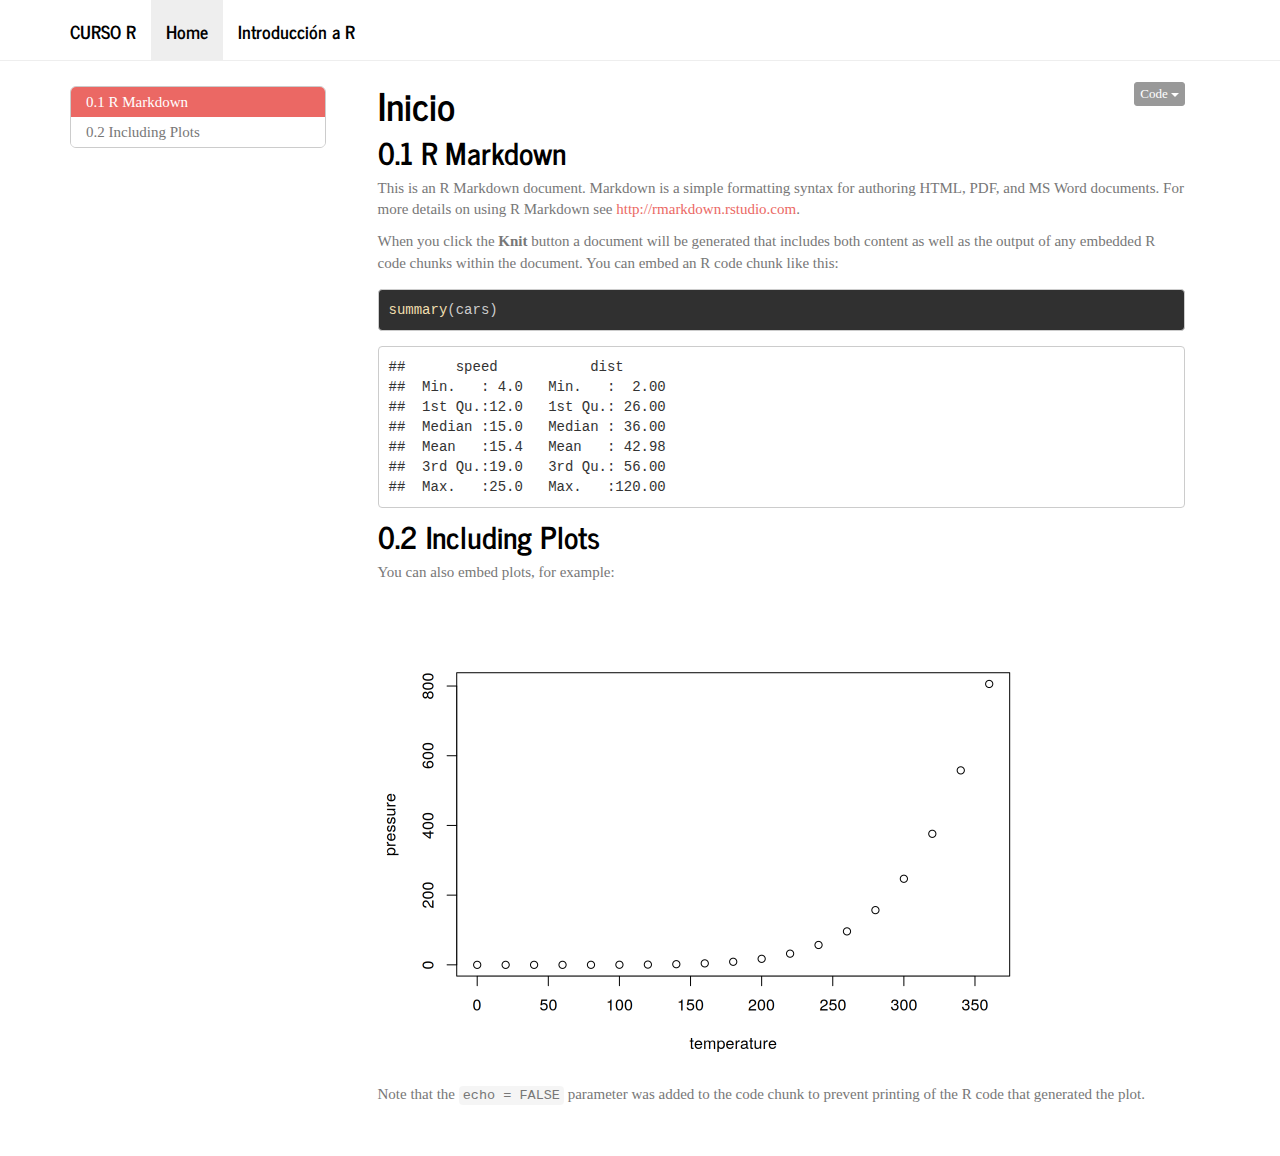
==== commit 66967eb4: "Añadida la segunda parte del tutorial de introduccin" ====
--- a/docs/index.html
+++ b/docs/index.html
@@ -10,10 +10,9 @@
 <meta http-equiv="X-UA-Compatible" content="IE=EDGE" />
 
 
-<meta name="author" content="Joel Ricci López" />
-
-
-<title>index</title>
+
+
+<title>Inicio</title>
 
 <script src="site_libs/jquery-1.11.3/jquery.min.js"></script>
 <meta name="viewport" content="width=device-width, initial-scale=1" />
@@ -448,9 +447,7 @@
 
 
 
-<h1 class="title toc-ignore">index</h1>
-<h4 class="author">Joel Ricci López</h4>
-<h4 class="date">12/9/2019</h4>
+<h1 class="title toc-ignore">Inicio</h1>
 
 </div>
 
@@ -475,7 +472,7 @@
 <p>Note that the <code>echo = FALSE</code> parameter was added to the code chunk to prevent printing of the R code that generated the plot.</p>
 </div>
 
-<div id="rmd-source-code">[base64]</div>
+<div id="rmd-source-code">[base64]</div>
 
 
 </div>
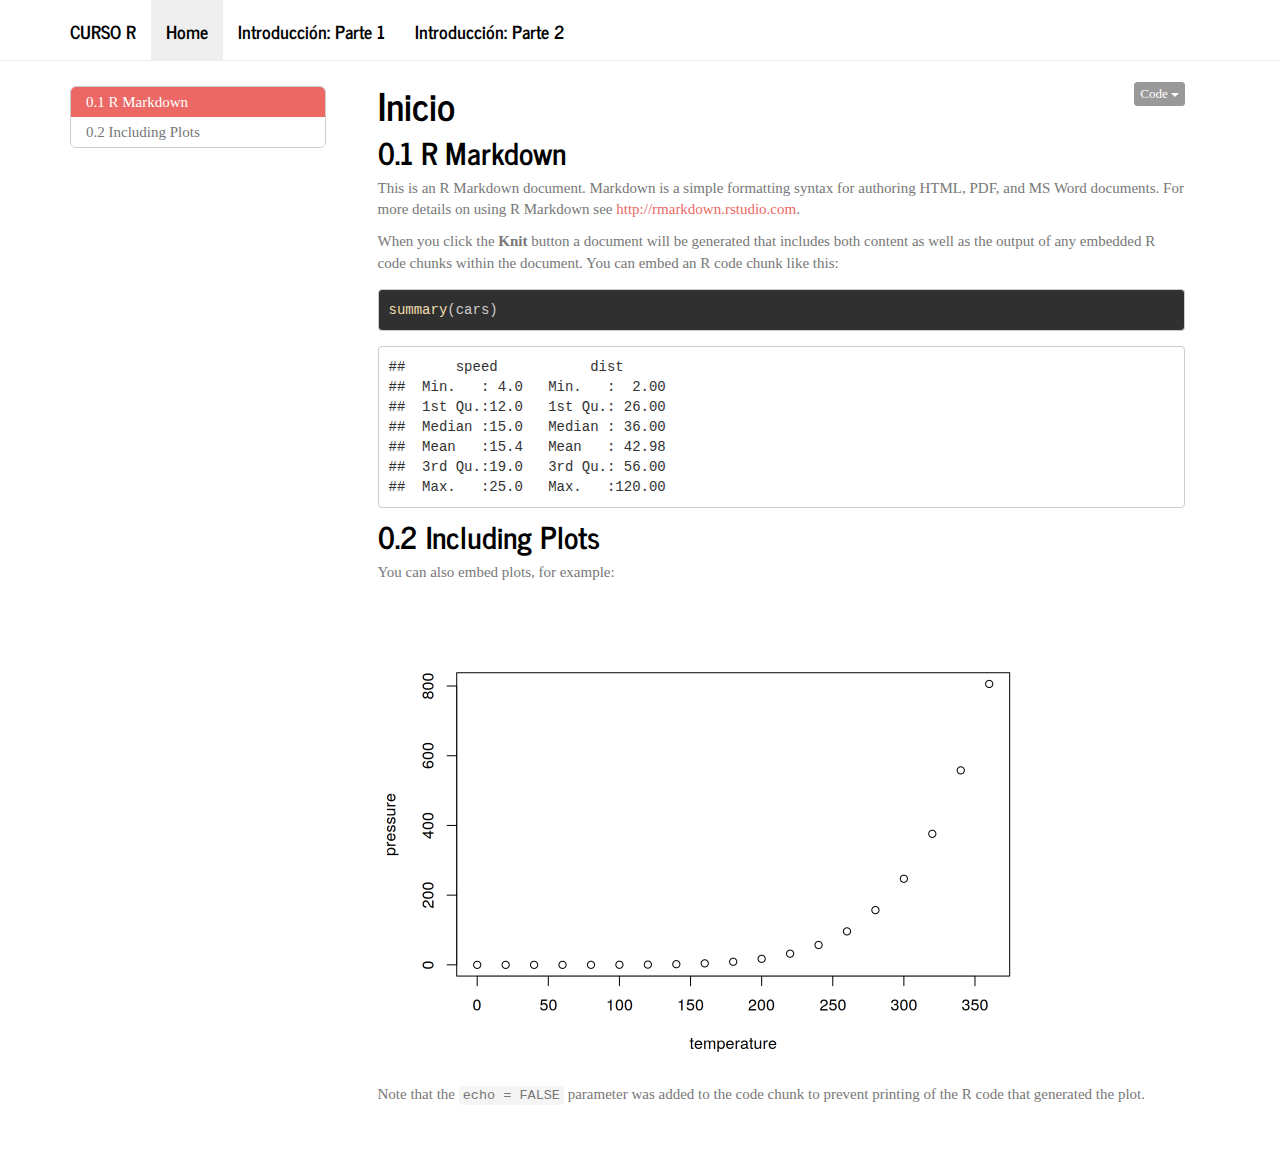
==== commit 9c7e77d9: "Añadida la segunda parte del tutorial de introduccion y navegacion" ====
--- a/docs/index.html
+++ b/docs/index.html
@@ -426,7 +426,10 @@
   <a href="index.html">Home</a>
 </li>
 <li>
-  <a href="intro_R_p1.html">Introducción a R</a>
+  <a href="intro_R_p1.html">Introducción: Parte 1</a>
+</li>
+<li>
+  <a href="intro_R_p2.html">Introducción: Parte 2</a>
 </li>
       </ul>
       <ul class="nav navbar-nav navbar-right">
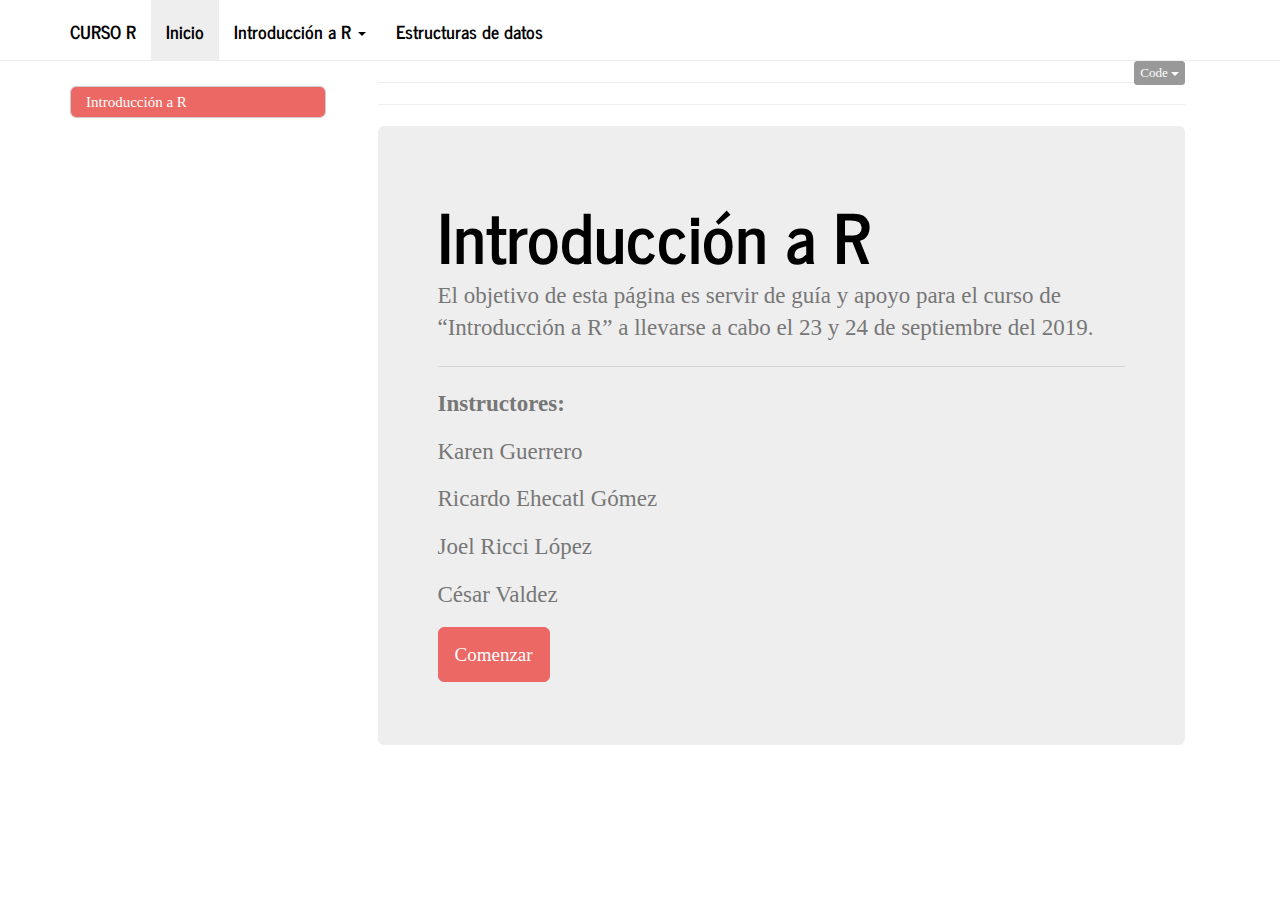
==== commit f8d33f42: "Agregado el tutorial de estructura de datos" ====
--- a/docs/index.html
+++ b/docs/index.html
@@ -12,7 +12,7 @@
 
 
 
-<title>Inicio</title>
+<title>index.utf8.md</title>
 
 <script src="site_libs/jquery-1.11.3/jquery.min.js"></script>
 <meta name="viewport" content="width=device-width, initial-scale=1" />
@@ -28,96 +28,6 @@
 <script src="site_libs/navigation-1.1/sourceembed.js"></script>
 
 
-<style type="text/css">code{white-space: pre;}</style>
-<style type="text/css" data-origin="pandoc">
-a.sourceLine { display: inline-block; line-height: 1.25; }
-a.sourceLine { pointer-events: none; color: inherit; text-decoration: inherit; }
-a.sourceLine:empty { height: 1.2em; }
-.sourceCode { overflow: visible; }
-code.sourceCode { white-space: pre; position: relative; }
-div.sourceCode { margin: 1em 0; }
-pre.sourceCode { margin: 0; }
-@media screen {
-div.sourceCode { overflow: auto; }
-}
-@media print {
-code.sourceCode { white-space: pre-wrap; }
-a.sourceLine { text-indent: -1em; padding-left: 1em; }
-}
-pre.numberSource a.sourceLine
-  { position: relative; left: -4em; }
-pre.numberSource a.sourceLine::before
-  { content: attr(data-line-number);
-    position: relative; left: -1em; text-align: right; vertical-align: baseline;
-    border: none; pointer-events: all; display: inline-block;
-    -webkit-touch-callout: none; -webkit-user-select: none;
-    -khtml-user-select: none; -moz-user-select: none;
-    -ms-user-select: none; user-select: none;
-    padding: 0 4px; width: 4em;
-  }
-pre.numberSource { margin-left: 3em;  padding-left: 4px; }
-div.sourceCode
-  { color: #cccccc; background-color: #303030; }
-@media screen {
-a.sourceLine::before { text-decoration: underline; }
-}
-code span.al { color: #ffcfaf; } /* Alert */
-code span.an { color: #7f9f7f; font-weight: bold; } /* Annotation */
-code span.at { } /* Attribute */
-code span.bn { color: #dca3a3; } /* BaseN */
-code span.bu { } /* BuiltIn */
-code span.cf { color: #f0dfaf; } /* ControlFlow */
-code span.ch { color: #dca3a3; } /* Char */
-code span.cn { color: #dca3a3; font-weight: bold; } /* Constant */
-code span.co { color: #7f9f7f; } /* Comment */
-code span.cv { color: #7f9f7f; font-weight: bold; } /* CommentVar */
-code span.do { color: #7f9f7f; } /* Documentation */
-code span.dt { color: #dfdfbf; } /* DataType */
-code span.dv { color: #dcdccc; } /* DecVal */
-code span.er { color: #c3bf9f; } /* Error */
-code span.ex { } /* Extension */
-code span.fl { color: #c0bed1; } /* Float */
-code span.fu { color: #efef8f; } /* Function */
-code span.im { } /* Import */
-code span.in { color: #7f9f7f; font-weight: bold; } /* Information */
-code span.kw { color: #f0dfaf; } /* Keyword */
-code span.op { color: #f0efd0; } /* Operator */
-code span.ot { color: #efef8f; } /* Other */
-code span.pp { color: #ffcfaf; font-weight: bold; } /* Preprocessor */
-code span.sc { color: #dca3a3; } /* SpecialChar */
-code span.ss { color: #cc9393; } /* SpecialString */
-code span.st { color: #cc9393; } /* String */
-code span.va { } /* Variable */
-code span.vs { color: #cc9393; } /* VerbatimString */
-code span.wa { color: #7f9f7f; font-weight: bold; } /* Warning */
-
-</style>
-<script>
-// apply pandoc div.sourceCode style to pre.sourceCode instead
-(function() {
-  var sheets = document.styleSheets;
-  for (var i = 0; i < sheets.length; i++) {
-    if (sheets[i].ownerNode.dataset["origin"] !== "pandoc") continue;
-    try { var rules = sheets[i].cssRules; } catch (e) { continue; }
-    for (var j = 0; j < rules.length; j++) {
-      var rule = rules[j];
-      // check if there is a div.sourceCode rule
-      if (rule.type !== rule.STYLE_RULE || rule.selectorText !== "div.sourceCode") continue;
-      var style = rule.style.cssText;
-      // check if color or background-color is set
-      if (rule.style.color === '' && rule.style.backgroundColor === '') continue;
-      // replace div.sourceCode by a pre.sourceCode rule
-      sheets[i].deleteRule(j);
-      sheets[i].insertRule('pre.sourceCode{' + style + '}', j);
-    }
-  }
-})();
-</script>
-<style type="text/css">
-  pre:not([class]) {
-    background-color: white;
-  }
-</style>
 
 
 <style type="text/css">
@@ -150,6 +60,7 @@
 }
 </style>
 
+<link rel="stylesheet" href="styles.css" type="text/css" />
 
 
 
@@ -423,13 +334,28 @@
     <div id="navbar" class="navbar-collapse collapse">
       <ul class="nav navbar-nav">
         <li>
-  <a href="index.html">Home</a>
+  <a href="index.html">Inicio</a>
+</li>
+<li class="dropdown">
+  <a href="#" class="dropdown-toggle" data-toggle="dropdown" role="button" aria-expanded="false">
+    Introducción a R
+     
+    <span class="caret"></span>
+  </a>
+  <ul class="dropdown-menu" role="menu">
+    <li>
+      <a href="intro_R_p1.html">Parte 1</a>
+    </li>
+    <li>
+      <a href="intro_R_p2.html">Parte 2</a>
+    </li>
+    <li>
+      <a href="intro_R_p3.html">Parte 3</a>
+    </li>
+  </ul>
 </li>
 <li>
-  <a href="intro_R_p1.html">Introducción: Parte 1</a>
-</li>
-<li>
-  <a href="intro_R_p2.html">Introducción: Parte 2</a>
+  <a href="estructuras_de_datos.html">Estructuras de datos</a>
 </li>
       </ul>
       <ul class="nav navbar-nav navbar-right">
@@ -450,32 +376,41 @@
 
 
 
-<h1 class="title toc-ignore">Inicio</h1>
-
-</div>
-
-
-<div id="r-markdown" class="section level2">
-<h2><span class="header-section-number">0.1</span> R Markdown</h2>
-<p>This is an R Markdown document. Markdown is a simple formatting syntax for authoring HTML, PDF, and MS Word documents. For more details on using R Markdown see <a href="http://rmarkdown.rstudio.com" class="uri">http://rmarkdown.rstudio.com</a>.</p>
-<p>When you click the <strong>Knit</strong> button a document will be generated that includes both content as well as the output of any embedded R code chunks within the document. You can embed an R code chunk like this:</p>
-<div class="sourceCode" id="cb1"><pre class="sourceCode r"><code class="sourceCode r"><a class="sourceLine" id="cb1-1" data-line-number="1"><span class="kw">summary</span>(cars)</a></code></pre></div>
-<pre><code>##      speed           dist       
-##  Min.   : 4.0   Min.   :  2.00  
-##  1st Qu.:12.0   1st Qu.: 26.00  
-##  Median :15.0   Median : 36.00  
-##  Mean   :15.4   Mean   : 42.98  
-##  3rd Qu.:19.0   3rd Qu.: 56.00  
-##  Max.   :25.0   Max.   :120.00</code></pre>
-</div>
-<div id="including-plots" class="section level2">
-<h2><span class="header-section-number">0.2</span> Including Plots</h2>
-<p>You can also embed plots, for example:</p>
-<p><img src="index_files/figure-html/pressure-1.png" width="672" /></p>
-<p>Note that the <code>echo = FALSE</code> parameter was added to the code chunk to prevent printing of the R code that generated the plot.</p>
-</div>
-
-<div id="rmd-source-code">[base64]</div>
+
+</div>
+
+
+<hr />
+<hr />
+<div class="jumbotron">
+<h1 class="display-3">
+Introducción a R
+</h1>
+<p class="lead">
+El objetivo de esta página es servir de guía y apoyo para el curso de “Introducción a R” a llevarse a cabo el 23 y 24 de septiembre del 2019.
+</p>
+<hr class="my-4">
+<p>
+<strong>Instructores:</strong>
+</p>
+<p>
+Karen Guerrero
+</p>
+<p>
+Ricardo Ehecatl Gómez
+</p>
+<p>
+Joel Ricci López
+</p>
+<p>
+César Valdez
+</p>
+<p class="lead">
+<a class="btn btn-primary btn-lg" href="#" role="button">Comenzar</a>
+</p>
+</div>
+
+<div id="rmd-source-code">[base64]</div>
 
 
 </div>
--- a/docs/styles.css
+++ b/docs/styles.css
@@ -0,0 +1,62 @@
+code span.op {
+  color: #f56d6d;
+}
+
+code span.st {
+    color: #f5dd7e;
+}
+
+code span.ot {
+    color: #be8fef;
+}
+
+code span.kw {
+  color: #f77979;
+}
+
+code span.dv {
+  color: #76ffd5;
+}
+
+code span.fl {
+  color: #f1e5bd;
+}
+
+p code {
+  color: #333;
+  background-color: #eaddb8;
+}
+
+div h1.title {
+    font-size: 42px;
+    color: #999;
+}
+
+.header-section-number::after {
+  content: "-";
+}
+
+.section h1 {
+  padding: 80px 0px 30px;
+  margin-top: 0px;
+}
+
+.section h2 {
+    padding: 80px 0px 20px;
+    margin-top: -66px;
+}
+
+.section h2 {
+    padding: 80px 0px 10px;
+    margin-top: -66px;
+}
+
+ul .tocify ul, .tocify li {
+    line-height: 20px;
+    background-color: #EFEFEF;
+    color: #333;
+}
+
+div.main-container {
+    max-width: 1350px;
+}